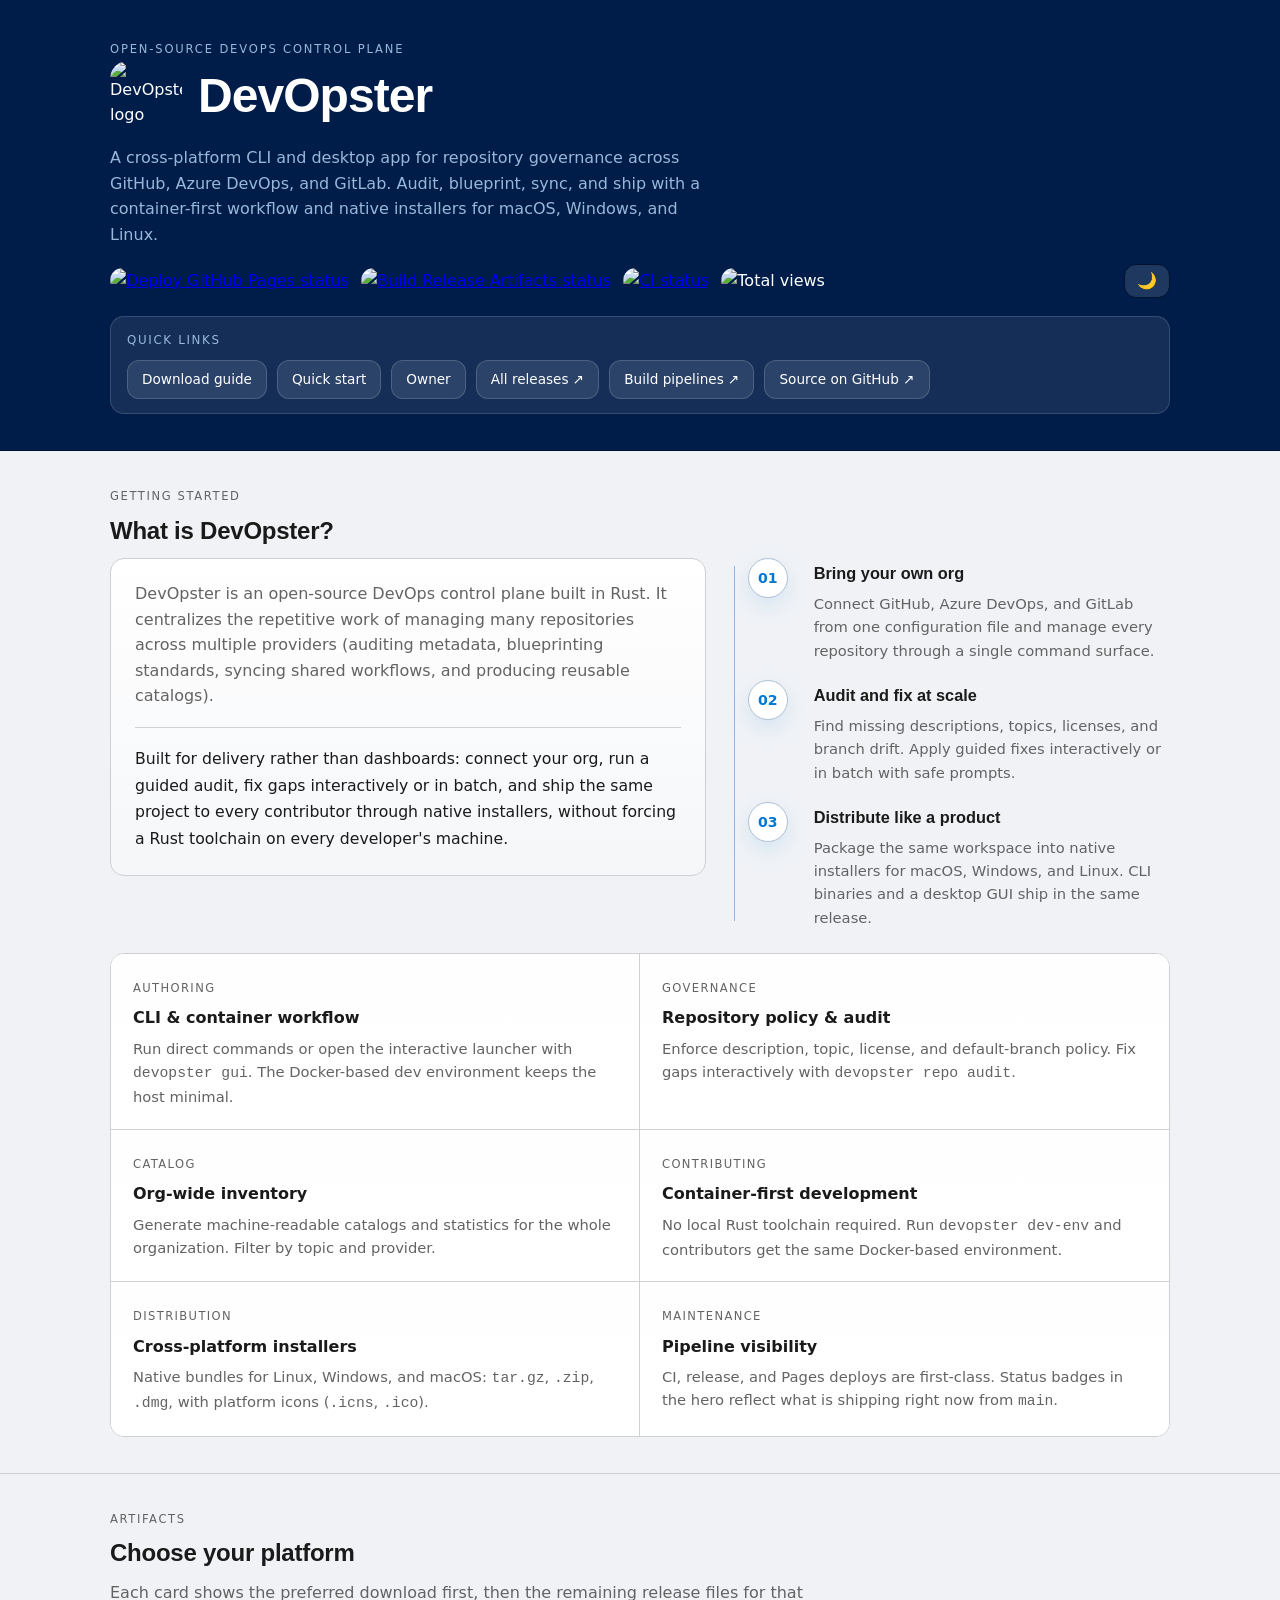
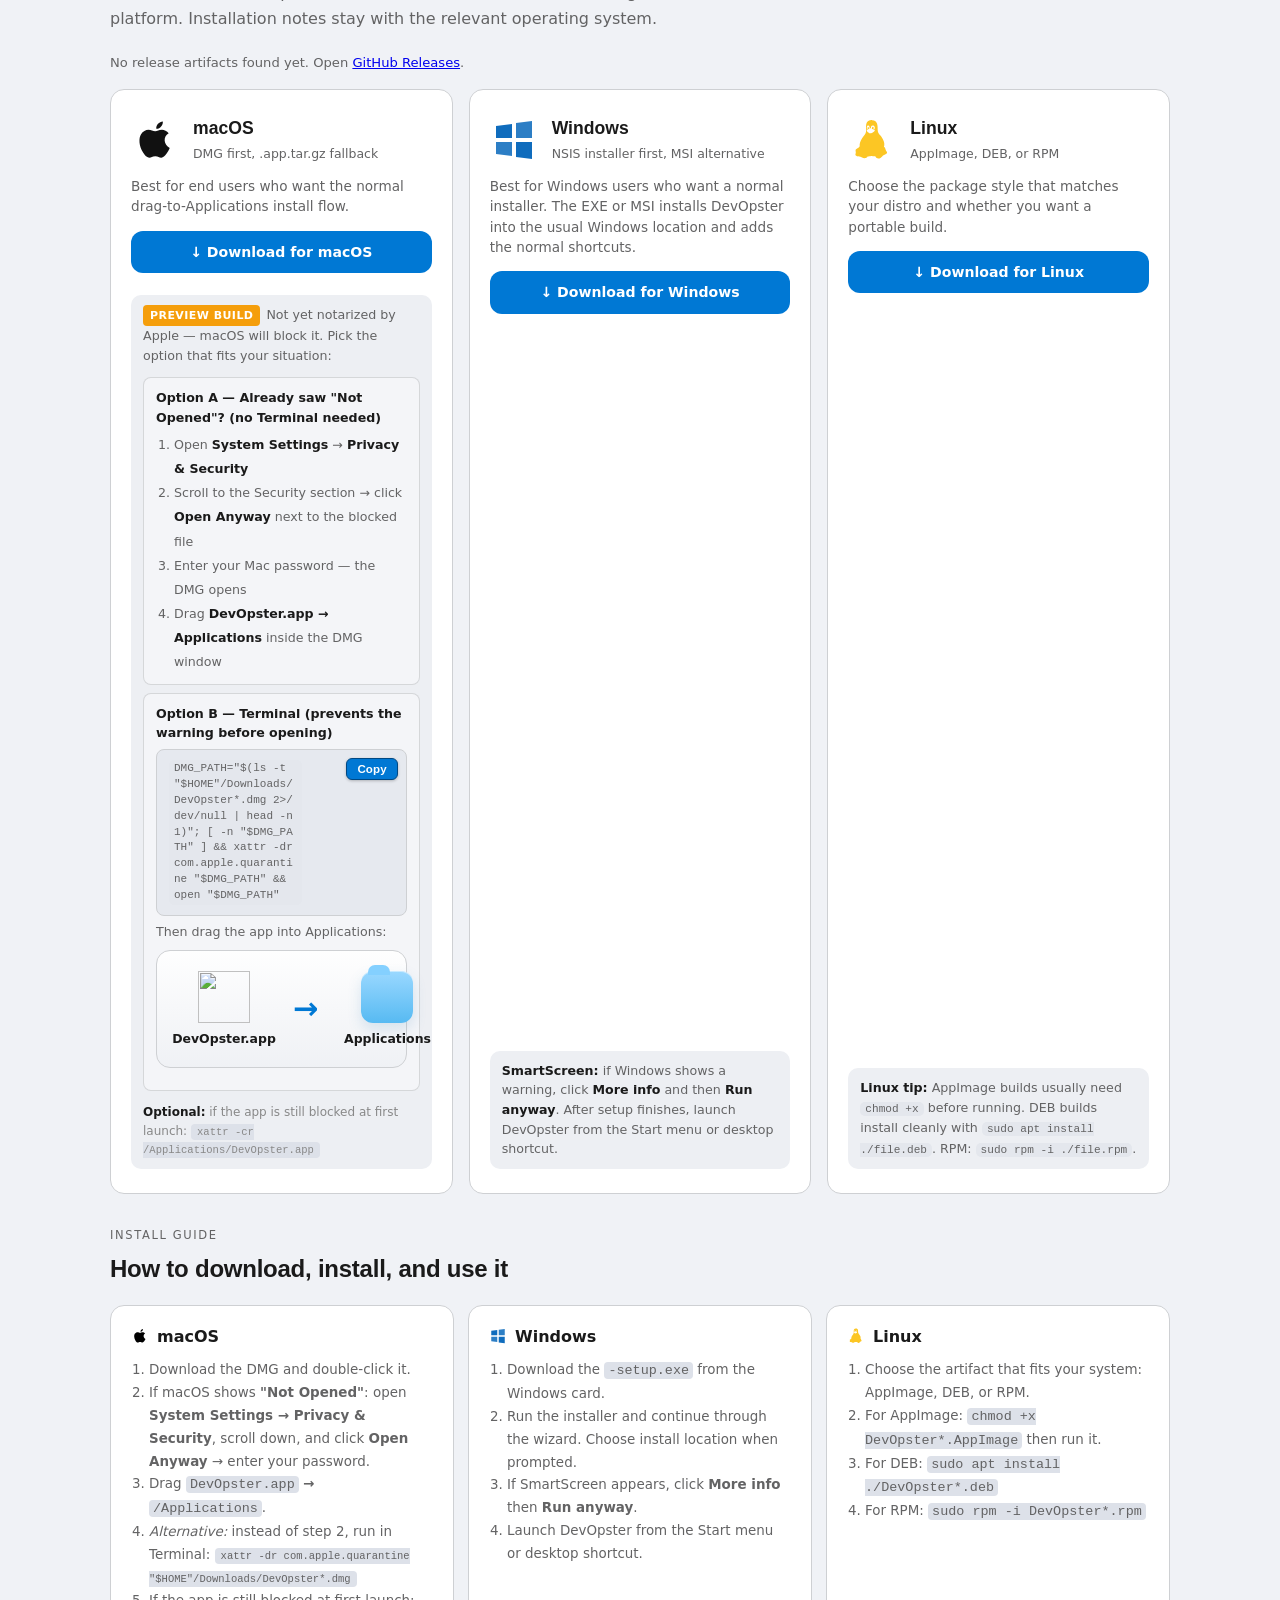
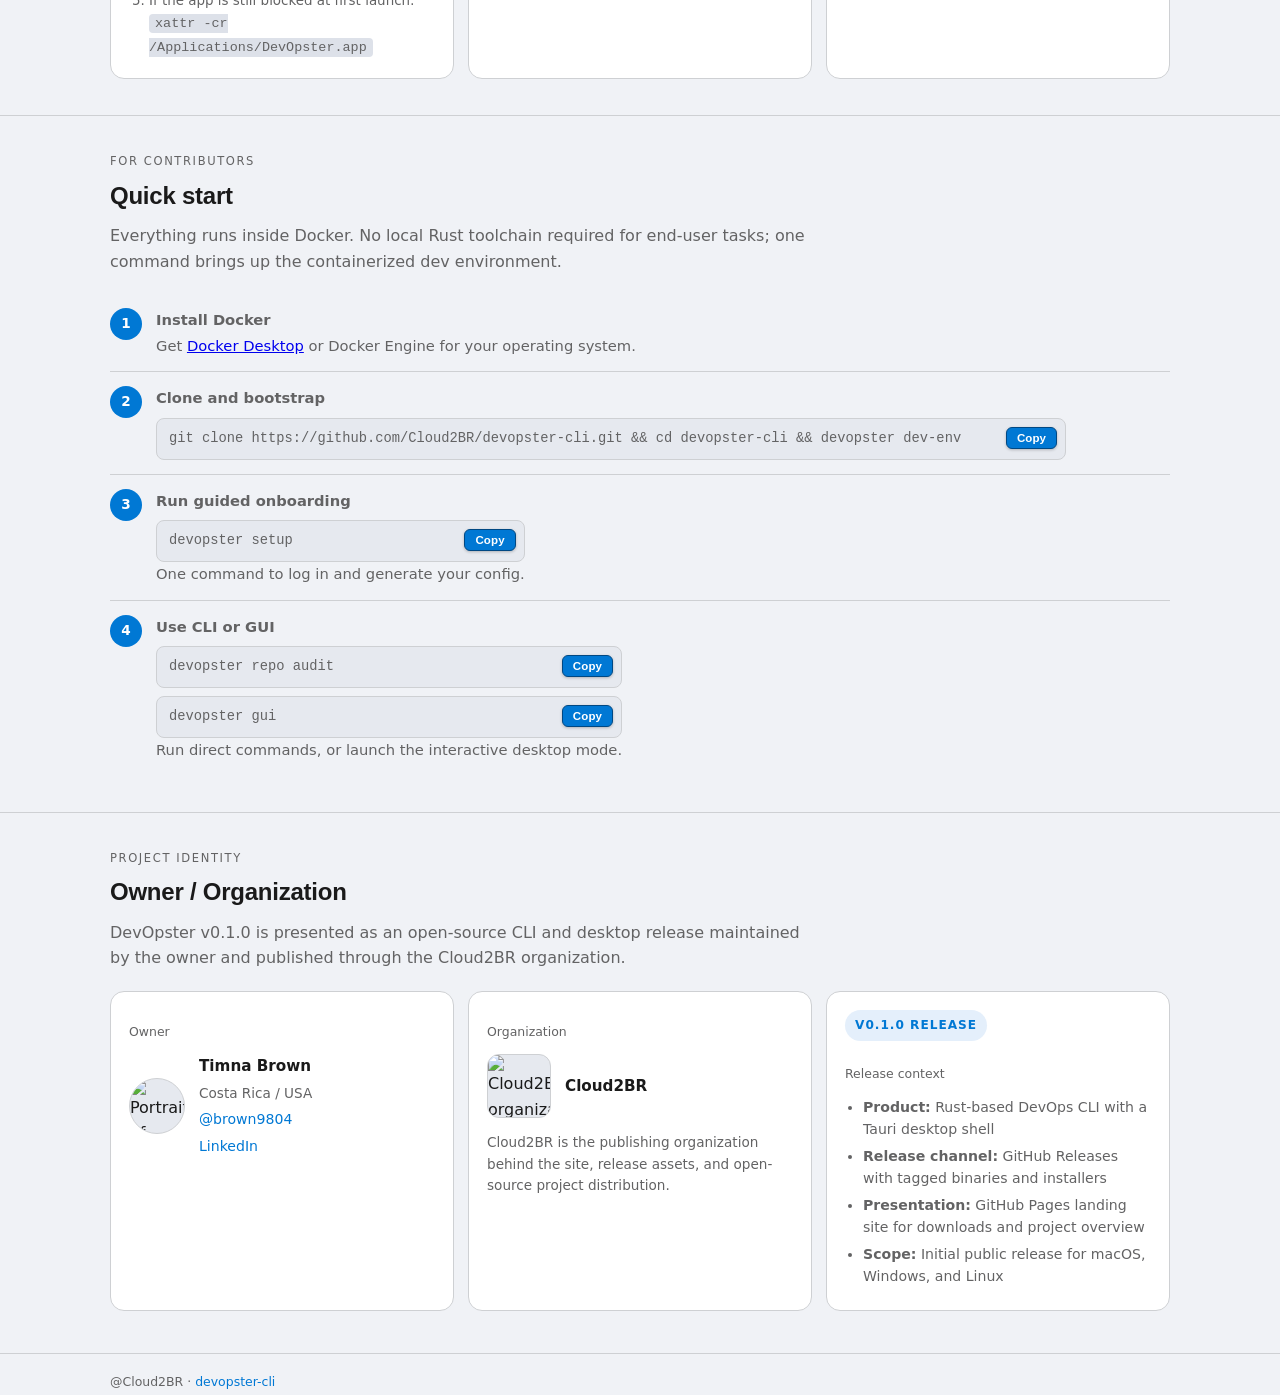
==== docs/index.html @ d47fa1c5 "fix(macos): add System Settings Open Anyway as primary Gatekeeper bypass" ====
<!doctype html>
<html lang="en">
  <head>
    <meta charset="UTF-8" />
    <meta name="viewport" content="width=device-width, initial-scale=1.0" />
    <meta name="referrer" content="no-referrer" />
    <meta
      http-equiv="Content-Security-Policy"
      content="default-src 'self'; base-uri 'none'; object-src 'none';
               img-src 'self' https: data:; style-src 'self' 'unsafe-inline';
               script-src 'self' 'unsafe-inline'; connect-src 'self' https:;
               font-src 'self' https://fonts.gstatic.com; frame-ancestors 'none';
               upgrade-insecure-requests"
    />
    <title>DevOpster. Cross-platform DevOps CLI &amp; desktop app</title>
    <meta name="description" content="DevOpster is an open-source cross-platform CLI and desktop app for repository governance across GitHub, Azure DevOps, and GitLab. Audit, blueprint, sync, and ship from one container-first workflow." />
    <meta name="keywords" content="DevOpster, DevOps, CLI, Rust, Tauri, GitHub, Azure DevOps, GitLab, repository governance, Cloud2BR" />
    <meta name="author" content="Cloud2BR" />
    <meta name="theme-color" content="#001d4a" />
    <link rel="canonical" href="https://cloud2br.github.io/devopster-cli/" />

    <!-- Favicons (browser tab, bookmarks, search results) -->
    <link rel="icon" href="assets/icons/favicon.ico" sizes="any" />
    <link rel="icon" type="image/png" sizes="16x16" href="assets/icons/icon-16.png" />
    <link rel="icon" type="image/png" sizes="32x32" href="assets/icons/icon-32.png" />
    <link rel="icon" type="image/png" sizes="192x192" href="assets/icons/icon-192.png" />
    <link rel="icon" type="image/png" sizes="512x512" href="assets/icons/icon-512.png" />
    <link rel="apple-touch-icon" sizes="180x180" href="assets/icons/icon-180.png" />
    <link rel="manifest" href="site.webmanifest" />

    <!-- Open Graph (Facebook, LinkedIn, Slack, Discord, etc.) -->
    <meta property="og:type" content="website" />
    <meta property="og:site_name" content="DevOpster" />
    <meta property="og:title" content="DevOpster, cross-platform DevOps CLI &amp; desktop app" />
    <meta property="og:description" content="Open-source DevOps control plane for repository governance across GitHub, Azure DevOps, and GitLab. CLI + native desktop app." />
    <meta property="og:url" content="https://cloud2br.github.io/devopster-cli/" />
    <meta property="og:image" content="https://cloud2br.github.io/devopster-cli/assets/icons/og-image.png" />
    <meta property="og:image:width" content="1200" />
    <meta property="og:image:height" content="630" />
    <meta property="og:image:alt" content="DevOpster (red lobster mark on deep navy with title and tagline)" />

    <!-- Twitter / X card -->
    <meta name="twitter:card" content="summary_large_image" />
    <meta name="twitter:title" content="DevOpster, cross-platform DevOps CLI &amp; desktop app" />
    <meta name="twitter:description" content="Open-source DevOps control plane for GitHub, Azure DevOps, and GitLab. CLI + native desktop app." />
    <meta name="twitter:image" content="https://cloud2br.github.io/devopster-cli/assets/icons/og-image.png" />

    <link rel="preconnect" href="https://fonts.googleapis.com" />
    <link rel="preconnect" href="https://fonts.gstatic.com" crossorigin />
    <link
      href="https://fonts.googleapis.com/css2?family=Space+Grotesk:wght@400;500;700&family=IBM+Plex+Sans:wght@400;500;600&display=swap"
      rel="stylesheet"
    />
    <script>
      (function () {
        try {
          if (localStorage.getItem('devopsterTheme') === 'dark')
            document.documentElement.setAttribute('data-theme', 'dark');
        } catch (e) {}
      })();
    </script>
    <style>
      /* ── Light theme (default) ── */
      :root {
        color-scheme: light;
        --bg: #f0f2f6;
        --fg: #1a1a1a;
        --link: #0078d4;
        --muted: color-mix(in oklab, var(--fg) 62%, var(--bg));
        --border: color-mix(in oklab, var(--fg) 14%, var(--bg));
        --surface: #e6e9ef;
        --surface2: #dde1e9;
        --card: #ffffff;
        --radius: 12px;
        --radius-lg: 14px;
        --focus: color-mix(in oklab, var(--link) 55%, var(--bg));

        /* Hero, deep navy (DevOpster brand) */
        --hero-bg: #001d4a;
        --hero-fg: #ffffff;
        --hero-muted: #99b8d9;
        --hero-border: #00112f;
      }

      /* ── Dark theme ── */
      html[data-theme="dark"] {
        color-scheme: dark;
        --bg: #0d1117;
        --fg: #e6edf3;
        --link: #58a6ff;
        --border: #30363d;
        --surface: #161b22;
        --surface2: #21262d;
        --card: #161b22;

        --hero-bg: #161b22;
        --hero-fg: #e6edf3;
        --hero-muted: #8b949e;
        --hero-border: #30363d;
      }

      * { box-sizing: border-box; }
      html, body { height: 100%; }

      body {
        margin: 0;
        font-family: "IBM Plex Sans", system-ui, -apple-system, sans-serif;
        background: var(--bg);
        color: var(--fg);
        line-height: 1.6;
      }

      /* ── Layout ── */
      .container {
        max-width: 1100px;
        margin: 0 auto;
        padding: 0 20px;
      }

      /* ── Hero ── */
      .hero {
        background: var(--hero-bg);
        color: var(--hero-fg);
        border-bottom: 1px solid var(--hero-border);
        padding: 40px 0 36px;
      }
      .hero-inner {
        display: flex;
        align-items: center;
        justify-content: space-between;
        gap: 16px;
        flex-wrap: wrap;
      }
      .hero .eyebrow {
        margin: 0;
        text-transform: uppercase;
        letter-spacing: 0.16em;
        font-size: 0.72rem;
        color: var(--hero-muted);
      }
      .hero h1 {
        font-family: "Space Grotesk", sans-serif;
        margin: 8px 0 0;
        font-size: clamp(2rem, 5vw, 3rem);
        letter-spacing: -0.02em;
      }
      .hero-copy {
        margin: 10px 0 0;
        max-width: 60ch;
        color: var(--hero-muted);
        line-height: 1.6;
      }
      .hero-bar {
        display: flex;
        align-items: center;
        gap: 12px;
        margin-top: 16px;
        flex-wrap: wrap;
      }
      .hero-bar .badge-link img {
        height: 18px;
        border-radius: 999px;
      }
      .hero-control-panel {
        margin-top: 18px;
        padding: 14px 16px;
        border: 1px solid color-mix(in oklab, var(--hero-fg) 14%, transparent);
        border-radius: var(--radius-lg);
        background: color-mix(in oklab, var(--hero-fg) 8%, transparent);
      }
      .hero-control-label {
        margin: 0 0 10px;
        font-size: 0.74rem;
        text-transform: uppercase;
        letter-spacing: 0.14em;
        color: var(--hero-muted);
      }
      .hero-control-links {
        display: flex;
        gap: 10px;
        flex-wrap: wrap;
      }
      .hero-control-link {
        display: inline-flex;
        align-items: center;
        gap: 4px;
        padding: 8px 14px;
        border: 1px solid color-mix(in oklab, var(--hero-fg) 16%, transparent);
        border-radius: var(--radius);
        background: color-mix(in oklab, var(--hero-fg) 10%, transparent);
        color: var(--hero-fg);
        text-decoration: none;
        font-weight: 500;
        font-size: 0.85rem;
        transition: border-color 140ms ease, background 140ms ease;
      }
      .hero-control-link:hover {
        border-color: color-mix(in oklab, var(--hero-fg) 32%, transparent);
        background: color-mix(in oklab, var(--hero-fg) 16%, transparent);
      }
      .hero-control-link:focus-visible {
        outline: 2px solid #ffffff;
        outline-offset: 3px;
      }
      .theme-toggle {
        padding: 8px 12px;
        border: 1px solid var(--hero-border);
        border-radius: var(--radius);
        background: color-mix(in oklab, var(--hero-fg) 12%, transparent);
        color: var(--hero-fg);
        cursor: pointer;
        font-size: 16px;
        line-height: 1;
        margin-left: auto;
      }
      .theme-toggle:hover {
        background: color-mix(in oklab, var(--hero-fg) 20%, transparent);
      }

      /* ── Sections ── */
      section { padding: 36px 0; }
      section + section { border-top: 1px solid var(--border); }
      .section-kicker {
        text-transform: uppercase;
        letter-spacing: 0.14em;
        font-size: 0.72rem;
        color: var(--muted);
        margin: 0 0 6px;
      }
      section h2 {
        font-family: "Space Grotesk", sans-serif;
        margin: 0 0 8px;
        font-size: 1.5rem;
        letter-spacing: -0.01em;
      }
      section h3 {
        font-family: "Space Grotesk", sans-serif;
        margin: 20px 0 6px;
        font-size: 1.1rem;
      }
      .section-copy {
        color: var(--muted);
        max-width: 70ch;
        margin: 0 0 20px;
      }

      /* ── Capability list ── */
      .story-shell {
        display: grid;
        grid-template-columns: minmax(0, 1.15fr) minmax(300px, 0.85fr);
        gap: 24px;
        align-items: start;
        margin-bottom: 24px;
      }
      .story-intro {
        border: 1px solid var(--border);
        border-radius: var(--radius-lg);
        background: linear-gradient(180deg, var(--card), color-mix(in oklab, var(--surface) 38%, var(--card)));
        padding: 22px 24px;
      }
      .story-copy { margin: 0; max-width: none; font-size: 1rem; }
      .story-emphasis {
        margin: 18px 0 0;
        padding-top: 18px;
        border-top: 1px solid var(--border);
        color: var(--fg);
        font-size: 0.98rem;
        line-height: 1.7;
      }
      .story-rail {
        position: relative;
        display: grid;
        gap: 18px;
        padding-left: 18px;
      }
      .story-rail::before {
        content: "";
        position: absolute;
        left: 4px;
        top: 8px;
        bottom: 8px;
        width: 1px;
        background: color-mix(in oklab, var(--link) 35%, var(--border));
      }
      .story-step {
        display: grid;
        grid-template-columns: 52px minmax(0, 1fr);
        gap: 14px;
        align-items: start;
      }
      .story-step-number {
        position: relative;
        z-index: 1;
        width: 40px;
        height: 40px;
        border-radius: 999px;
        display: inline-flex;
        align-items: center;
        justify-content: center;
        background: var(--card);
        border: 1px solid color-mix(in oklab, var(--link) 18%, var(--border));
        color: var(--link);
        font-weight: 700;
        font-size: 0.88rem;
        box-shadow: 0 8px 18px color-mix(in oklab, var(--link) 10%, transparent);
      }
      .story-step h3 {
        margin: 2px 0 6px;
        font-family: "Space Grotesk", sans-serif;
        font-size: 1.02rem;
      }
      .story-step p {
        margin: 0;
        color: var(--muted);
        font-size: 0.92rem;
        line-height: 1.58;
      }
      .capability-ledger {
        display: grid;
        grid-template-columns: repeat(2, minmax(0, 1fr));
        border: 1px solid var(--border);
        border-radius: var(--radius-lg);
        background: var(--card);
        overflow: hidden;
      }
      .ledger-item {
        padding: 20px 22px;
        min-width: 0;
        background: linear-gradient(180deg, color-mix(in oklab, var(--card) 96%, var(--surface)), var(--card));
      }
      .ledger-item:nth-child(odd) { border-right: 1px solid var(--border); }
      .ledger-item:nth-child(n+3) { border-top: 1px solid var(--border); }
      .ledger-kicker {
        display: inline-block;
        margin-bottom: 8px;
        font-size: 0.72rem;
        text-transform: uppercase;
        letter-spacing: 0.12em;
        color: var(--muted);
      }
      .ledger-item strong { display: block; font-size: 1rem; margin-bottom: 6px; }
      .ledger-item p {
        margin: 0;
        color: var(--muted);
        font-size: 0.92rem;
        line-height: 1.58;
      }

      /* ── Getting started steps ── */
      .steps {
        counter-reset: step;
        list-style: none;
        padding: 0;
        margin: 0;
      }
      .steps li {
        counter-increment: step;
        display: flex;
        gap: 14px;
        align-items: flex-start;
        padding: 14px 0;
      }
      .steps li + li { border-top: 1px solid var(--border); }
      .steps li::before {
        content: counter(step);
        flex-shrink: 0;
        width: 32px;
        height: 32px;
        display: flex;
        align-items: center;
        justify-content: center;
        border-radius: 999px;
        background: var(--link);
        color: #fff;
        font-weight: 700;
        font-size: 0.85rem;
      }
      .step-content strong { display: block; margin-bottom: 2px; }
      .step-content { color: var(--muted); font-size: 0.92rem; }
      .step-content code {
        background: var(--surface);
        padding: 2px 6px;
        border-radius: 6px;
        font-size: 0.88em;
      }

      /* Copy-command block */
      .copy-cmd {
        position: relative;
        margin-top: 8px;
        width: 100%;
        max-width: 100%;
        box-sizing: border-box;
        background: var(--surface);
        border: 1px solid var(--border);
        border-radius: 8px;
        padding: 10px 104px 10px 12px;
        font-family: "JetBrains Mono", ui-monospace, SFMono-Regular, Menlo, Consolas, monospace;
        font-size: 0.86rem;
        line-height: 1.45;
        color: var(--ink);
        overflow: hidden;
        white-space: normal;
      }
      .copy-cmd code {
        background: transparent;
        padding: 0;
        font: inherit;
        color: inherit;
        white-space: normal;
        overflow-wrap: anywhere;
        word-break: break-word;
      }
      .copy-cmd .copy-btn {
        position: absolute;
        top: 8px;
        right: 8px;
        z-index: 2;
        background: var(--link);
        color: #ffffff;
        border: 1px solid color-mix(in oklab, var(--link) 70%, #000);
        box-shadow: 0 1px 3px rgba(0, 0, 0, 0.24);
        padding: 4px 10px;
        font-size: 0.72rem;
        font-weight: 600;
        letter-spacing: 0.01em;
        border-radius: 6px;
        cursor: pointer;
        transition: background 0.15s ease, border-color 0.15s ease;
      }
      .copy-cmd .copy-btn:hover { background: var(--accent, #e31b23); border-color: color-mix(in oklab, var(--accent, #e31b23) 72%, #000); color: #fff; }
      .copy-cmd .copy-btn.copied { background: #1f8a3d; color: #fff; }

      /* ── Download section ── */
      .platform-grid {
        display: grid;
        grid-template-columns: repeat(3, minmax(0, 1fr));
        gap: 16px;
      }
      .platform-grid > * { min-width: 0; }
      .platform-card {
        border: 1px solid var(--border);
        border-radius: var(--radius-lg);
        background: var(--card);
        padding: 24px 20px;
        text-align: left;
        color: var(--fg);
        display: flex;
        flex-direction: column;
        min-width: 0;
        transition: border-color 140ms ease, box-shadow 140ms ease;
      }
      .platform-card:hover {
        border-color: var(--link);
        box-shadow: 0 4px 16px color-mix(in oklab, var(--link) 18%, transparent);
      }
      .platform-card-header {
        display: flex;
        align-items: flex-start;
        gap: 14px;
        margin-bottom: 12px;
      }
      .platform-icon {
        width: 48px;
        height: 48px;
        flex-shrink: 0;
        display: flex;
        align-items: center;
        justify-content: center;
        margin-top: 2px;
      }
      .platform-icon svg { width: 100%; height: 100%; display: block; }
      .platform-icon img { width: 100%; height: 100%; display: block; object-fit: contain; }
      .platform-icon--macos { color: #111111; }
      .platform-icon--windows { color: #0f6cbd; }
      .platform-icon--linux { color: #fcc624; }
      .inline-platform-icon {
        width: 18px;
        height: 18px;
        display: inline-flex;
        align-items: center;
        justify-content: center;
        flex-shrink: 0;
      }
      .inline-platform-icon svg,
      .inline-platform-icon img {
        width: 100%;
        height: 100%;
        display: block;
        object-fit: contain;
      }
      .inline-platform-icon--macos { color: #000000; }
      .inline-platform-icon--windows { color: #0f6cbd; }
      .inline-platform-icon--linux { color: #fcc624; }
      .drag-flow {
        margin: 10px 0 12px;
        display: grid;
        grid-template-columns: minmax(110px, 1fr) auto minmax(110px, 1fr);
        gap: 14px;
        align-items: center;
        justify-items: center;
        padding: 14px 12px;
        border: 1px solid var(--border);
        border-radius: 14px;
        background: linear-gradient(180deg, color-mix(in oklab, var(--card) 96%, var(--surface)), color-mix(in oklab, var(--surface) 62%, var(--card)));
      }
      .drag-node {
        padding: 6px 4px;
        text-align: center;
      }
      .drag-node img,
      .drag-node .drag-folder {
        width: 52px;
        height: 52px;
        margin: 0 auto 8px;
        display: block;
      }
      .drag-folder {
        border-radius: 12px;
        background: linear-gradient(180deg, #9ad8ff 0%, #57baf2 100%);
        position: relative;
        box-shadow: inset 0 1px 0 rgba(255,255,255,0.45), 0 6px 14px rgba(65, 136, 188, 0.18);
      }
      .drag-folder::before {
        content: "";
        position: absolute;
        top: -6px;
        left: 7px;
        width: 22px;
        height: 10px;
        border-radius: 7px 7px 0 0;
        background: #84d0ff;
      }
      .drag-label {
        display: block;
        color: var(--fg);
        font-size: 0.78rem;
        font-weight: 600;
        line-height: 1.3;
      }
      .drag-arrow {
        font-size: 1.9rem;
        color: var(--link);
        font-weight: 700;
        user-select: none;
        line-height: 1;
      }
      .platform-card-title { flex: 1; min-width: 0; }
      .platform-card-title h3 { margin: 0 0 2px; font-size: 1.1rem; }
      .platform-subtitle {
        color: var(--muted);
        font-size: 0.78rem;
        margin: 0;
        font-weight: 500;
      }
      .platform-desc {
        color: var(--muted);
        font-size: 0.85rem;
        margin: 0 0 14px;
        line-height: 1.5;
      }
      .download-label {
        display: flex;
        align-items: center;
        justify-content: center;
        gap: 6px;
        padding: 10px 16px;
        border-radius: var(--radius);
        background: var(--link);
        color: #ffffff;
        font-weight: 600;
        font-size: 0.88rem;
        text-decoration: none;
        width: 100%;
        box-sizing: border-box;
        margin-bottom: 10px;
      }
      .download-label:focus-visible {
        outline: 2px solid var(--link);
        outline-offset: 3px;
      }
      .asset-files {
        display: grid;
        gap: 6px;
        margin-bottom: 12px;
      }
      .asset-row {
        display: flex;
        align-items: center;
        justify-content: space-between;
        gap: 10px;
        border-radius: 8px;
        background: color-mix(in oklab, var(--surface) 72%, var(--card));
        padding: 8px 12px;
        font-size: 0.82rem;
      }
      .asset-row a {
        color: var(--link);
        text-decoration: none;
        font-weight: 500;
        overflow-wrap: anywhere;
      }
      .asset-row a:hover { text-decoration: underline; }
      .asset-size {
        color: var(--muted);
        flex-shrink: 0;
        font-variant-numeric: tabular-nums;
        font-size: 0.78rem;
      }
      .asset-empty {
        border-radius: 8px;
        background: color-mix(in oklab, var(--surface) 72%, var(--card));
        padding: 8px 12px;
        font-size: 0.8rem;
        color: var(--muted);
      }
      .platform-tip {
        margin: auto 0 0;
        padding: 10px 12px;
        border-radius: 10px;
        background: color-mix(in oklab, var(--surface) 72%, var(--card));
        color: var(--muted);
        font-size: 0.79rem;
        line-height: 1.55;
      }
      .platform-tip strong { color: var(--fg); }
      .platform-tip code {
        background: color-mix(in oklab, var(--surface2) 80%, var(--card));
        padding: 1px 5px;
        border-radius: 5px;
        font-size: 0.88em;
      }
      /* legacy .platform-note kept for compat */
      .platform-note { display: none; }
      .platform-note .copy-cmd {
        width: 100%;
        box-sizing: border-box;
        overflow: hidden;
        white-space: normal;
      }
      .platform-note .copy-cmd code {
        white-space: normal;
      }

      /* ── Identity section ── */
      .identity-section {
        padding: 36px 0 42px;
        border-top: 1px solid var(--border);
      }
      .identity-header { margin-bottom: 20px; }
      .identity-copy {
        color: var(--muted);
        max-width: 70ch;
        margin: 6px 0 0;
      }
      .identity-chip {
        display: inline-flex;
        align-items: center;
        gap: 6px;
        padding: 6px 10px;
        border-radius: 999px;
        background: color-mix(in oklab, var(--link) 12%, var(--card));
        color: var(--link);
        font-size: 0.76rem;
        font-weight: 700;
        letter-spacing: 0.08em;
        text-transform: uppercase;
        margin-bottom: 10px;
      }
      .identity-grid {
        display: grid;
        grid-template-columns: repeat(auto-fill, minmax(280px, 1fr));
        gap: 14px;
      }
      .identity-card {
        border: 1px solid var(--border);
        border-radius: var(--radius-lg);
        background: var(--card);
        padding: 18px;
      }
      .identity-label {
        font-size: 0.78rem;
        color: var(--muted);
        margin-bottom: 12px;
      }
      .identity-row {
        display: flex;
        align-items: center;
        gap: 14px;
      }
      .identity-avatar {
        width: 56px;
        height: 56px;
        border-radius: 999px;
        border: 1px solid var(--border);
        background: var(--surface);
        flex-shrink: 0;
      }
      .identity-avatar-org {
        width: 64px;
        height: 64px;
        border-radius: var(--radius);
      }
      .identity-links {
        display: flex;
        flex-direction: column;
        gap: 4px;
        min-width: 0;
      }
      .identity-name { font-weight: 600; font-size: 0.95rem; }
      .identity-note { color: var(--muted); font-size: 0.85rem; }
      .identity-links a {
        color: var(--link);
        text-decoration: none;
        font-size: 0.88rem;
      }
      .identity-links a:hover { text-decoration: underline; }
      .identity-rail {
        display: flex;
        align-items: center;
        gap: 14px;
        margin-bottom: 10px;
      }
      .identity-org-link {
        font-weight: 600;
        color: var(--fg);
        text-decoration: none;
        font-size: 0.95rem;
      }
      .identity-org-link:hover { text-decoration: underline; }
      .identity-list {
        margin: 8px 0 0;
        padding-left: 18px;
        color: var(--muted);
        font-size: 0.88rem;
      }
      .identity-list li { margin-bottom: 4px; }

      /* ── Footer ── */
      .footer {
        border-top: 1px solid var(--border);
        padding: 14px 0;
      }
      .footer-meta {
        color: var(--muted);
        font-size: 0.78rem;
      }

      /* ── Responsive ── */
      @media (max-width: 768px) {
        .story-shell { grid-template-columns: 1fr; }
        .capability-ledger { grid-template-columns: 1fr; }
        .ledger-item:nth-child(odd) { border-right: 0; }
        .ledger-item:nth-child(n+3) { border-top: 0; }
        .ledger-item + .ledger-item { border-top: 1px solid var(--border); }
        .platform-grid { grid-template-columns: 1fr; }
        .identity-grid { grid-template-columns: 1fr; }
        .hero h1 { font-size: 1.8rem; }
      }

      @media (min-width: 769px) and (max-width: 1040px) {
        .story-shell { grid-template-columns: 1fr; }
      }

      @media (prefers-reduced-motion: reduce) {
        .platform-card, .hero-control-link { transition: none; }
        .platform-card:hover { transform: none; }
      }
    </style>
  </head>
  <body>
    <!-- ── Hero ── -->
    <header class="hero">
      <div class="container">
        <p class="eyebrow">Open-source DevOps control plane</p>
        <div class="hero-inner">
          <div>
            <div style="display:flex;align-items:center;gap:16px;">
              <img src="assets/devopster-icon.png" alt="DevOpster logo" width="72" height="72" style="border-radius:18px;flex-shrink:0;" />
              <h1 style="margin:0;">DevOpster</h1>
            </div>
            <p class="hero-copy">
              A cross-platform CLI and desktop app for repository governance across
              GitHub, Azure DevOps, and GitLab. Audit, blueprint, sync, and ship with a
              container-first workflow and native installers for macOS, Windows, and Linux.
            </p>
          </div>
        </div>
        <div class="hero-bar">
          <a class="badge-link" href="https://github.com/Cloud2BR/devopster-cli/actions/workflows/deploy-pages.yml" target="_blank" rel="noopener noreferrer">
            <img src="https://github.com/Cloud2BR/devopster-cli/actions/workflows/deploy-pages.yml/badge.svg?branch=main" alt="Deploy GitHub Pages status" loading="lazy" />
          </a>
          <a class="badge-link" href="https://github.com/Cloud2BR/devopster-cli/actions/workflows/release-artifacts.yml" target="_blank" rel="noopener noreferrer">
            <img src="https://github.com/Cloud2BR/devopster-cli/actions/workflows/release-artifacts.yml/badge.svg?branch=main" alt="Build Release Artifacts status" loading="lazy" />
          </a>
          <a class="badge-link" href="https://github.com/Cloud2BR/devopster-cli/actions/workflows/ci.yml" target="_blank" rel="noopener noreferrer">
            <img src="https://github.com/Cloud2BR/devopster-cli/actions/workflows/ci.yml/badge.svg?branch=main" alt="CI status" loading="lazy" />
          </a>
          <!-- START BADGE -->
          <span class="badge-link"><img src="https://img.shields.io/badge/Total%20views-278-limegreen" alt="Total views" loading="lazy" /></span>
          <!-- END BADGE -->
          <button id="theme-toggle" class="theme-toggle" type="button" aria-label="Toggle dark mode" title="Toggle dark mode">🌙</button>
        </div>
        <div class="hero-control-panel" aria-label="DevOpster quick links">
          <p class="hero-control-label">Quick links</p>
          <div class="hero-control-links">
            <a class="hero-control-link" href="#download">Download guide</a>
            <a class="hero-control-link" href="#quickstart">Quick start</a>
            <a class="hero-control-link" href="#identity">Owner</a>
            <a class="hero-control-link" href="https://github.com/Cloud2BR/devopster-cli/releases" target="_blank" rel="noopener noreferrer">All releases ↗</a>
            <a class="hero-control-link" href="https://github.com/Cloud2BR/devopster-cli/actions" target="_blank" rel="noopener noreferrer">Build pipelines ↗</a>
            <a class="hero-control-link" href="https://github.com/Cloud2BR/devopster-cli" target="_blank" rel="noopener noreferrer">Source on GitHub ↗</a>
          </div>
        </div>
      </div>
    </header>

    <main>
      <!-- ── What is DevOpster ── -->
      <section>
        <div class="container">
          <p class="section-kicker">Getting started</p>
          <h2>What is DevOpster?</h2>
          <div class="story-shell">
            <div class="story-intro">
              <p class="section-copy story-copy">
                DevOpster is an open-source DevOps control plane built in Rust. It
                centralizes the repetitive work of managing many repositories across
                multiple providers (auditing metadata, blueprinting standards, syncing
                shared workflows, and producing reusable catalogs).
              </p>
              <p class="story-emphasis">
                Built for delivery rather than dashboards: connect your org, run a guided
                audit, fix gaps interactively or in batch, and ship the same project to
                every contributor through native installers, without forcing a Rust
                toolchain on every developer's machine.
              </p>
            </div>

            <div class="story-rail" aria-label="DevOpster workflow">
              <article class="story-step">
                <span class="story-step-number">01</span>
                <div>
                  <h3>Bring your own org</h3>
                  <p>Connect GitHub, Azure DevOps, and GitLab from one configuration file and manage every repository through a single command surface.</p>
                </div>
              </article>
              <article class="story-step">
                <span class="story-step-number">02</span>
                <div>
                  <h3>Audit and fix at scale</h3>
                  <p>Find missing descriptions, topics, licenses, and branch drift. Apply guided fixes interactively or in batch with safe prompts.</p>
                </div>
              </article>
              <article class="story-step">
                <span class="story-step-number">03</span>
                <div>
                  <h3>Distribute like a product</h3>
                  <p>Package the same workspace into native installers for macOS, Windows, and Linux. CLI binaries and a desktop GUI ship in the same release.</p>
                </div>
              </article>
            </div>
          </div>

          <div class="capability-ledger" aria-label="DevOpster capabilities">
            <article class="ledger-item">
              <span class="ledger-kicker">Authoring</span>
              <strong>CLI &amp; container workflow</strong>
              <p>Run direct commands or open the interactive launcher with <code>devopster gui</code>. The Docker-based dev environment keeps the host minimal.</p>
            </article>
            <article class="ledger-item">
              <span class="ledger-kicker">Governance</span>
              <strong>Repository policy &amp; audit</strong>
              <p>Enforce description, topic, license, and default-branch policy. Fix gaps interactively with <code>devopster repo audit</code>.</p>
            </article>
            <article class="ledger-item">
              <span class="ledger-kicker">Catalog</span>
              <strong>Org-wide inventory</strong>
              <p>Generate machine-readable catalogs and statistics for the whole organization. Filter by topic and provider.</p>
            </article>
            <article class="ledger-item">
              <span class="ledger-kicker">Contributing</span>
              <strong>Container-first development</strong>
              <p>No local Rust toolchain required. Run <code>devopster dev-env</code> and contributors get the same Docker-based environment.</p>
            </article>
            <article class="ledger-item">
              <span class="ledger-kicker">Distribution</span>
              <strong>Cross-platform installers</strong>
              <p>Native bundles for Linux, Windows, and macOS: <code>tar.gz</code>, <code>.zip</code>, <code>.dmg</code>, with platform icons (<code>.icns</code>, <code>.ico</code>).</p>
            </article>
            <article class="ledger-item">
              <span class="ledger-kicker">Maintenance</span>
              <strong>Pipeline visibility</strong>
              <p>CI, release, and Pages deploys are first-class. Status badges in the hero reflect what is shipping right now from <code>main</code>.</p>
            </article>
          </div>
        </div>
      </section>

      <!-- ── Download installers ── -->
      <section id="download">
        <div class="container">
          <p class="section-kicker">Artifacts</p>
          <h2>Choose your platform</h2>
          <p class="section-copy">
            Each card shows the preferred download first, then the remaining release files for that platform.
            Installation notes stay with the relevant operating system.
          </p>
          <p id="release-status" style="font-size:0.82rem;color:var(--muted);margin:0 0 16px;"></p>

          <div class="platform-grid">
            <!-- macOS -->
            <article class="platform-card" aria-label="DevOpster macOS download">
              <div class="platform-card-header">
                <span class="platform-icon platform-icon--macos" aria-hidden="true">
                  <svg viewBox="0 0 48 48" fill="none" xmlns="http://www.w3.org/2000/svg" aria-label="Apple">
                    <title>Apple</title>
                    <path d="M30.085 10.5C28.96 11.875 27.12 12.942 25.28 12.792C25.042 10.993 25.955 9.128 27.019 7.86C28.195 6.46 30.215 5.479 31.84 5.4C31.982 7.291 31.298 9.08 30.085 10.5Z" fill="currentColor"/>
                    <path d="M38.722 31.918C37.896 33.781 37.502 34.612 36.438 36.304C34.954 38.667 32.861 41.615 30.259 41.641C27.953 41.661 27.357 40.131 24.228 40.15C21.099 40.168 20.445 41.669 18.139 41.646C15.537 41.62 13.555 38.958 12.072 36.595C7.923 29.975 7.487 22.21 10.048 18.264C11.868 15.46 14.742 13.814 17.441 13.814C20.192 13.814 21.924 15.337 24.195 15.337C26.398 15.337 27.74 13.81 30.926 13.81C33.331 13.81 35.877 15.119 37.691 17.374C31.743 20.633 32.708 29.17 38.722 31.918Z" fill="currentColor"/>
                  </svg>
                </span>
                <div class="platform-card-title">
                  <h3>macOS</h3>
                  <p class="platform-subtitle">DMG first, .app.tar.gz fallback</p>
                </div>
              </div>
              <p class="platform-desc">Best for end users who want the normal drag-to-Applications install flow.</p>
              <a class="download-label" id="dl-btn-macos" href="https://github.com/Cloud2BR/devopster-cli/releases/latest" target="_blank" rel="noopener noreferrer" aria-label="Download DevOpster for macOS">↓ Download for macOS</a>
              <div class="asset-files" id="assets-macos"></div>
              <div class="platform-tip">
                <p style="margin:0 0 12px;"><span style="display:inline-block;background:#f59e0b;color:#fff;font-size:11px;font-weight:700;letter-spacing:.04em;padding:2px 7px;border-radius:4px;margin-right:6px;">PREVIEW BUILD</span>Not yet notarized by Apple — macOS will block it. Pick the option that fits your situation:</p>

                <div style="border:1px solid color-mix(in oklab,var(--border) 80%,transparent);border-radius:8px;padding:10px 12px;margin-bottom:8px;background:color-mix(in oklab,var(--card) 55%,var(--surface));">
                  <strong>Option A — Already saw "Not Opened"? (no Terminal needed)</strong>
                  <ol style="margin:6px 0 0;padding-left:18px;line-height:1.9;">
                    <li>Open <strong>System Settings</strong> → <strong>Privacy &amp; Security</strong></li>
                    <li>Scroll to the Security section → click <strong>Open Anyway</strong> next to the blocked file</li>
                    <li>Enter your Mac password — the DMG opens</li>
                    <li>Drag <strong>DevOpster.app → Applications</strong> inside the DMG window</li>
                  </ol>
                </div>

                <div style="border:1px solid color-mix(in oklab,var(--border) 80%,transparent);border-radius:8px;padding:10px 12px;margin-bottom:12px;background:color-mix(in oklab,var(--card) 55%,var(--surface));">
                  <strong>Option B — Terminal (prevents the warning before opening)</strong>
                  <span class="copy-cmd" style="display:flex;align-items:center;gap:8px;margin-top:6px;"><code style="font-size:11px;word-break:break-all;">DMG_PATH="$(ls -t "$HOME"/Downloads/DevOpster*.dmg 2>/dev/null | head -n 1)"; [ -n "$DMG_PATH" ] &amp;&amp; xattr -dr com.apple.quarantine "$DMG_PATH" &amp;&amp; open "$DMG_PATH"</code><button type="button" class="copy-btn" data-copy='DMG_PATH="$(ls -t "$HOME"/Downloads/DevOpster*.dmg 2>/dev/null | head -n 1)"; [ -n "$DMG_PATH" ] && xattr -dr com.apple.quarantine "$DMG_PATH" && open "$DMG_PATH"'>Copy</button></span>
                  <span style="display:block;margin-top:6px;">Then drag the app into Applications:</span>
                  <span class="drag-flow" aria-hidden="true" style="margin-top:8px;">
                    <span class="drag-node"><img src="assets/icons/icon-192.png" alt="" loading="lazy"/><span class="drag-label">DevOpster.app</span></span>
                    <span class="drag-arrow">→</span>
                    <span class="drag-node"><span class="drag-folder"></span><span class="drag-label">Applications</span></span>
                  </span>
                </div>

                <span style="display:block;font-size:12px;color:var(--fg-muted,#888);"><strong>Optional:</strong> if the app is still blocked at first launch: <code style="background:var(--surface2);padding:2px 6px;border-radius:4px;">xattr -cr /Applications/DevOpster.app</code></span>
              </div>
            </article>

            <!-- Windows -->
            <article class="platform-card" aria-label="DevOpster Windows download">
              <div class="platform-card-header">
                <span class="platform-icon platform-icon--windows" aria-hidden="true">
                  <svg viewBox="0 0 48 48" fill="none" xmlns="http://www.w3.org/2000/svg" aria-label="Windows">
                    <title>Windows</title>
                    <path d="M6 10L22 8V22H6V10Z" fill="currentColor"/>
                    <path d="M26 7L42 5V22H26V7Z" fill="currentColor" opacity="0.88"/>
                    <path d="M6 26H22V40L6 38V26Z" fill="currentColor" opacity="0.88"/>
                    <path d="M26 26H42V43L26 41V26Z" fill="currentColor"/>
                  </svg>
                </span>
                <div class="platform-card-title">
                  <h3>Windows</h3>
                  <p class="platform-subtitle">NSIS installer first, MSI alternative</p>
                </div>
              </div>
              <p class="platform-desc">Best for Windows users who want a normal installer. The EXE or MSI installs DevOpster into the usual Windows location and adds the normal shortcuts.</p>
              <a class="download-label" id="dl-btn-windows" href="https://github.com/Cloud2BR/devopster-cli/releases/latest" target="_blank" rel="noopener noreferrer" aria-label="Download DevOpster for Windows">↓ Download for Windows</a>
              <div class="asset-files" id="assets-windows"></div>
              <p class="platform-tip">
                <strong>SmartScreen:</strong> if Windows shows a warning, click <strong>More info</strong> and then <strong>Run anyway</strong>. After setup finishes, launch DevOpster from the Start menu or desktop shortcut.
              </p>
            </article>

            <!-- Linux -->
            <article class="platform-card" aria-label="DevOpster Linux download">
              <div class="platform-card-header">
                <span class="platform-icon platform-icon--linux" aria-hidden="true">
                  <svg viewBox="0 0 48 48" fill="none" xmlns="http://www.w3.org/2000/svg" aria-label="Linux">
                    <title>Linux</title>
                    <path d="M25.008 0c-.31 0-.632.015-.958.043-8.451.674-6.209 9.716-6.34 12.727-.15 2.185-.598 3.955-2.096 6.088-1.77 2.102-4.255 5.502-5.432 9.042-.557 1.662-.82 3.365-.573 4.973a.814.814 0 00-.219.272c-.519.536-.9 1.198-1.326 1.677-.397.397-.969.534-1.594.8-.627.272-1.317.54-1.728 1.36-.181.378-.272.788-.263 1.204 0 .397.052.8.11 1.072.116.798.232 1.456.08 1.938-.498 1.36-.559 2.29-.211 2.969.348.667 1.07.94 1.88 1.202 1.62.4 3.82.27 5.547 1.2 1.853.932 3.733 1.34 5.233.94 1.052-.232 1.94-.928 2.416-1.892 1.173-.006 2.46-.538 4.52-.668 1.397-.116 3.144.534 5.155.4.048.268.126.396.228.666l.006.006c.78 1.556 2.226 2.264 3.767 2.142 1.541-.12 3.184-1.072 4.514-2.612 1.263-1.53 3.365-2.168 4.756-3.005.696-.398 1.259-.938 1.299-1.706.046-.8-.4-1.622-1.428-2.752v-.194l-.006-.006c-.34-.4-.5-1.07-.676-1.852-.17-.802-.364-1.572-.984-2.092h-.006c-.118-.108-.246-.134-.376-.272a.714.714 0 00-.38-.128c.862-2.556.528-5.1-.346-7.388-1.066-2.82-2.93-5.276-4.35-6.966-1.593-2.01-3.153-3.914-3.12-6.736.053-4.304.473-12.266-7.09-12.278zm1.058 6.81h.025c.426 0 .793.125 1.168.396.38.27.66.664.876 1.066.21.518.315.918.332 1.448 0-.04.013-.08.013-.12v.21a.172.172 0 01-.008-.042l-.007-.048a3.614 3.614 0 01-.3 1.412 1.906 1.906 0 01-.426.67.71.71 0 00-.176-.086c-.208-.09-.396-.128-.568-.266a2.624 2.624 0 00-.44-.132c.1-.12.291-.266.366-.396.106-.256.164-.528.176-.804v-.04a2.42 2.42 0 00-.123-.8c-.09-.268-.202-.4-.366-.666-.167-.132-.334-.264-.534-.264h-.032c-.186 0-.352.06-.523.264a1.6 1.6 0 00-.41.668 2.36 2.36 0 00-.18.8v.038c.004.178.016.358.04.534-.385-.134-.875-.27-1.214-.404a3.27 3.27 0 01-.036-.4v-.04a3.544 3.544 0 01.3-1.536c.165-.44.464-.812.86-1.066a1.97 1.97 0 011.188-.4zm-5.924.118h.073c.283 0 .54.096.797.27.292.258.528.576.688.93.18.398.281.8.305 1.334v.008c.015.268.012.4-.004.532v.16c-.06.014-.111.036-.166.048-.303.11-.547.27-.786.4.024-.18.026-.36.006-.534v-.03c-.025-.266-.08-.4-.164-.666a1.226 1.226 0 00-.333-.534.496.496 0 00-.365-.128h-.042c-.142.012-.261.08-.372.264a1.104 1.104 0 00-.24.54 1.89 1.89 0 00-.046.66v.03c.024.27.074.4.16.668.092.268.196.4.333.536.02.018.041.036.068.048-.14.114-.233.14-.352.272a.608.608 0 01-.262.136 5.24 5.24 0 01-.55-.804 3.544 3.544 0 01-.31-1.334 3.518 3.518 0 01.16-1.336 2.86 2.86 0 01.566-1.07c.255-.266.521-.4.836-.4zm2.74 3.412c.663 0 1.465.13 2.43.798.587.4 1.047.538 2.104.936h.006c.51.272.809.532.956.798v-.262a1.142 1.142 0 01.032.94c-.246.62-1.031 1.286-2.124 1.684v.004c-.535.271-1.001.667-1.55.93-.551.271-1.175.584-2.024.533a2.278 2.278 0 01-.895-.133 3.57 3.57 0 01-.644-.396c-.39-.27-.726-.664-1.224-.93v-.01h-.01c-.798-.491-1.232-1.023-1.372-1.42-.14-.537-.01-.94.386-1.2.448-.27.76-.542.966-.672.208-.148.286-.204.352-.262h.004v-.006c.337-.404.872-.94 1.677-1.202.277-.072.587-.13.932-.13z" fill="currentColor" transform="translate(4,4) scale(0.8)"/>
                  </svg>
                </span>
                <div class="platform-card-title">
                  <h3>Linux</h3>
                  <p class="platform-subtitle">AppImage, DEB, or RPM</p>
                </div>
              </div>
              <p class="platform-desc">Choose the package style that matches your distro and whether you want a portable build.</p>
              <a class="download-label" id="dl-btn-linux" href="https://github.com/Cloud2BR/devopster-cli/releases/latest" target="_blank" rel="noopener noreferrer" aria-label="Download DevOpster for Linux">↓ Download for Linux</a>
              <div class="asset-files" id="assets-linux"></div>
              <p class="platform-tip">
                <strong>Linux tip:</strong> AppImage builds usually need <code>chmod +x</code> before running. DEB builds install cleanly with <code>sudo apt install ./file.deb</code>. RPM: <code>sudo rpm -i ./file.rpm</code>.
              </p>
            </article>
          </div>

          <!-- Install guide -->
          <div style="margin-top:32px;">
            <p class="section-kicker">Install Guide</p>
            <h2 style="margin:4px 0 8px;">How to download, install, and use it</h2>
            <div style="display:grid;grid-template-columns:repeat(auto-fill,minmax(280px,1fr));gap:14px;margin-top:16px;">
              <div style="border:1px solid var(--border);border-radius:var(--radius-lg);background:var(--card);padding:18px 20px;">
                <p style="font-weight:700;margin:0 0 10px;display:flex;align-items:center;gap:8px;">
                  <span class="inline-platform-icon inline-platform-icon--macos" aria-hidden="true">
                    <svg viewBox="0 0 48 48" fill="none" xmlns="http://www.w3.org/2000/svg" aria-label="Apple">
                      <title>Apple</title>
                      <path d="M30.085 10.5C28.96 11.875 27.12 12.942 25.28 12.792C25.042 10.993 25.955 9.128 27.019 7.86C28.195 6.46 30.215 5.479 31.84 5.4C31.982 7.291 31.298 9.08 30.085 10.5Z" fill="currentColor"/>
                      <path d="M38.722 31.918C37.896 33.781 37.502 34.612 36.438 36.304C34.954 38.667 32.861 41.615 30.259 41.641C27.953 41.661 27.357 40.131 24.228 40.15C21.099 40.168 20.445 41.669 18.139 41.646C15.537 41.62 13.555 38.958 12.072 36.595C7.923 29.975 7.487 22.21 10.048 18.264C11.868 15.46 14.742 13.814 17.441 13.814C20.192 13.814 21.924 15.337 24.195 15.337C26.398 15.337 27.74 13.81 30.926 13.81C33.331 13.81 35.877 15.119 37.691 17.374C31.743 20.633 32.708 29.17 38.722 31.918Z" fill="currentColor"/>
                    </svg>
                  </span>
                  macOS
                </p>
                <ol style="margin:0;padding-left:18px;color:var(--muted);font-size:0.84rem;line-height:1.7;">
                  <li>Download the DMG and double-click it.</li>
                  <li>If macOS shows <strong>"Not Opened"</strong>: open <strong>System Settings → Privacy &amp; Security</strong>, scroll down, and click <strong>Open Anyway</strong> → enter your password.</li>
                  <li>Drag <code style="background:var(--surface2);padding:1px 4px;border-radius:4px;">DevOpster.app</code> <strong>→</strong> <code style="background:var(--surface2);padding:1px 4px;border-radius:4px;">/Applications</code>.</li>
                  <li><em>Alternative:</em> instead of step 2, run in Terminal: <code style="background:var(--surface2);padding:2px 6px;border-radius:4px;font-size:10.5px;word-break:break-all;">xattr -dr com.apple.quarantine "$HOME"/Downloads/DevOpster*.dmg</code></li>
                  <li>If the app is still blocked at first launch: <code style="background:var(--surface2);padding:2px 6px;border-radius:4px;">xattr -cr /Applications/DevOpster.app</code></li>
                </ol>
              </div>
              <div style="border:1px solid var(--border);border-radius:var(--radius-lg);background:var(--card);padding:18px 20px;">
                <p style="font-weight:700;margin:0 0 10px;display:flex;align-items:center;gap:8px;">
                  <span class="inline-platform-icon inline-platform-icon--windows" aria-hidden="true">
                    <svg viewBox="0 0 48 48" fill="none" xmlns="http://www.w3.org/2000/svg" aria-label="Windows">
                      <title>Windows</title>
                      <path d="M6 10L22 8V22H6V10Z" fill="currentColor"/>
                      <path d="M26 7L42 5V22H26V7Z" fill="currentColor" opacity="0.88"/>
                      <path d="M6 26H22V40L6 38V26Z" fill="currentColor" opacity="0.88"/>
                      <path d="M26 26H42V43L26 41V26Z" fill="currentColor"/>
                    </svg>
                  </span>
                  Windows
                </p>
                <ol style="margin:0;padding-left:18px;color:var(--muted);font-size:0.84rem;line-height:1.7;">
                  <li>Download the <code style="background:var(--surface2);padding:1px 4px;border-radius:4px;">-setup.exe</code> from the Windows card.</li>
                  <li>Run the installer and continue through the wizard. Choose install location when prompted.</li>
                  <li>If SmartScreen appears, click <strong>More info</strong> then <strong>Run anyway</strong>.</li>
                  <li>Launch DevOpster from the Start menu or desktop shortcut.</li>
                </ol>
              </div>
              <div style="border:1px solid var(--border);border-radius:var(--radius-lg);background:var(--card);padding:18px 20px;">
                <p style="font-weight:700;margin:0 0 10px;display:flex;align-items:center;gap:8px;">
                  <span class="inline-platform-icon inline-platform-icon--linux" aria-hidden="true">
                    <svg viewBox="0 0 48 48" fill="none" xmlns="http://www.w3.org/2000/svg" aria-label="Linux">
                      <title>Linux</title>
                      <path d="M25.008 0c-.31 0-.632.015-.958.043-8.451.674-6.209 9.716-6.34 12.727-.15 2.185-.598 3.955-2.096 6.088-1.77 2.102-4.255 5.502-5.432 9.042-.557 1.662-.82 3.365-.573 4.973a.814.814 0 00-.219.272c-.519.536-.9 1.198-1.326 1.677-.397.397-.969.534-1.594.8-.627.272-1.317.54-1.728 1.36-.181.378-.272.788-.263 1.204 0 .397.052.8.11 1.072.116.798.232 1.456.08 1.938-.498 1.36-.559 2.29-.211 2.969.348.667 1.07.94 1.88 1.202 1.62.4 3.82.27 5.547 1.2 1.853.932 3.733 1.34 5.233.94 1.052-.232 1.94-.928 2.416-1.892 1.173-.006 2.46-.538 4.52-.668 1.397-.116 3.144.534 5.155.4.048.268.126.396.228.666l.006.006c.78 1.556 2.226 2.264 3.767 2.142 1.541-.12 3.184-1.072 4.514-2.612 1.263-1.53 3.365-2.168 4.756-3.005.696-.398 1.259-.938 1.299-1.706.046-.8-.4-1.622-1.428-2.752v-.194l-.006-.006c-.34-.4-.5-1.07-.676-1.852-.17-.802-.364-1.572-.984-2.092h-.006c-.118-.108-.246-.134-.376-.272a.714.714 0 00-.38-.128c.862-2.556.528-5.1-.346-7.388-1.066-2.82-2.93-5.276-4.35-6.966-1.593-2.01-3.153-3.914-3.12-6.736.053-4.304.473-12.266-7.09-12.278zm1.058 6.81h.025c.426 0 .793.125 1.168.396.38.27.66.664.876 1.066.21.518.315.918.332 1.448 0-.04.013-.08.013-.12v.21a.172.172 0 01-.008-.042l-.007-.048a3.614 3.614 0 01-.3 1.412 1.906 1.906 0 01-.426.67.71.71 0 00-.176-.086c-.208-.09-.396-.128-.568-.266a2.624 2.624 0 00-.44-.132c.1-.12.291-.266.366-.396.106-.256.164-.528.176-.804v-.04a2.42 2.42 0 00-.123-.8c-.09-.268-.202-.4-.366-.666-.167-.132-.334-.264-.534-.264h-.032c-.186 0-.352.06-.523.264a1.6 1.6 0 00-.41.668 2.36 2.36 0 00-.18.8v.038c.004.178.016.358.04.534-.385-.134-.875-.27-1.214-.404a3.27 3.27 0 01-.036-.4v-.04a3.544 3.544 0 01.3-1.536c.165-.44.464-.812.86-1.066a1.97 1.97 0 011.188-.4zm-5.924.118h.073c.283 0 .54.096.797.27.292.258.528.576.688.93.18.398.281.8.305 1.334v.008c.015.268.012.4-.004.532v.16c-.06.014-.111.036-.166.048-.303.11-.547.27-.786.4.024-.18.026-.36.006-.534v-.03c-.025-.266-.08-.4-.164-.666a1.226 1.226 0 00-.333-.534.496.496 0 00-.365-.128h-.042c-.142.012-.261.08-.372.264a1.104 1.104 0 00-.24.54 1.89 1.89 0 00-.046.66v.03c.024.27.074.4.16.668.092.268.196.4.333.536.02.018.041.036.068.048-.14.114-.233.14-.352.272a.608.608 0 01-.262.136 5.24 5.24 0 01-.55-.804 3.544 3.544 0 01-.31-1.334 3.518 3.518 0 01.16-1.336 2.86 2.86 0 01.566-1.07c.255-.266.521-.4.836-.4zm2.74 3.412c.663 0 1.465.13 2.43.798.587.4 1.047.538 2.104.936h.006c.51.272.809.532.956.798v-.262a1.142 1.142 0 01.032.94c-.246.62-1.031 1.286-2.124 1.684v.004c-.535.271-1.001.667-1.55.93-.551.271-1.175.584-2.024.533a2.278 2.278 0 01-.895-.133 3.57 3.57 0 01-.644-.396c-.39-.27-.726-.664-1.224-.93v-.01h-.01c-.798-.491-1.232-1.023-1.372-1.42-.14-.537-.01-.94.386-1.2.448-.27.76-.542.966-.672.208-.148.286-.204.352-.262h.004v-.006c.337-.404.872-.94 1.677-1.202.277-.072.587-.13.932-.13z" fill="currentColor" transform="translate(4,4) scale(0.8)"/>
                    </svg>
                  </span>
                  Linux
                </p>
                <ol style="margin:0;padding-left:18px;color:var(--muted);font-size:0.84rem;line-height:1.7;">
                  <li>Choose the artifact that fits your system: AppImage, DEB, or RPM.</li>
                  <li>For AppImage: <code style="background:var(--surface2);padding:1px 4px;border-radius:4px;">chmod +x DevOpster*.AppImage</code> then run it.</li>
                  <li>For DEB: <code style="background:var(--surface2);padding:1px 4px;border-radius:4px;">sudo apt install ./DevOpster*.deb</code></li>
                  <li>For RPM: <code style="background:var(--surface2);padding:1px 4px;border-radius:4px;">sudo rpm -i DevOpster*.rpm</code></li>
                </ol>
              </div>
            </div>
          </div>
        </div>
      </section>

      <!-- ── Quick start ── -->
      <section id="quickstart">
        <div class="container">
          <p class="section-kicker">For contributors</p>
          <h2>Quick start</h2>
          <p class="section-copy">
            Everything runs inside Docker. No local Rust toolchain required for end-user
            tasks; one command brings up the containerized dev environment.
          </p>
          <ol class="steps">
            <li>
              <div class="step-content">
                <strong>Install Docker</strong>
                Get <a href="https://www.docker.com/products/docker-desktop/" target="_blank" rel="noopener noreferrer">Docker Desktop</a> or Docker Engine for your operating system.
              </div>
            </li>
            <li>
              <div class="step-content">
                <strong>Clone and bootstrap</strong>
                <div class="copy-cmd"><code>git clone https://github.com/Cloud2BR/devopster-cli.git &amp;&amp; cd devopster-cli &amp;&amp; devopster dev-env</code><button type="button" class="copy-btn" data-copy="git clone https://github.com/Cloud2BR/devopster-cli.git && cd devopster-cli && devopster dev-env">Copy</button></div>
              </div>
            </li>
            <li>
              <div class="step-content">
                <strong>Run guided onboarding</strong>
                <div class="copy-cmd"><code>devopster setup</code><button type="button" class="copy-btn" data-copy="devopster setup">Copy</button></div>
                One command to log in and generate your config.
              </div>
            </li>
            <li>
              <div class="step-content">
                <strong>Use CLI or GUI</strong>
                <div class="copy-cmd"><code>devopster repo audit</code><button type="button" class="copy-btn" data-copy="devopster repo audit">Copy</button></div>
                <div class="copy-cmd"><code>devopster gui</code><button type="button" class="copy-btn" data-copy="devopster gui">Copy</button></div>
                Run direct commands, or launch the interactive desktop mode.
              </div>
            </li>
          </ol>
        </div>
      </section>

      <!-- ── Identity ── -->
      <section class="identity-section" id="identity">
        <div class="container">
          <div class="identity-header">
            <p class="section-kicker">Project identity</p>
            <h2>Owner / Organization</h2>
            <p class="identity-copy">
              DevOpster v0.1.0 is presented as an open-source CLI and desktop release
              maintained by the owner and published through the Cloud2BR organization.
            </p>
          </div>

          <div class="identity-grid">
            <article class="identity-card" aria-label="Owner and founder">
              <p class="identity-label">Owner</p>
              <div class="identity-row">
                <img
                  class="identity-avatar"
                  src="https://github.com/brown9804.png?size=160"
                  alt="Portrait of Timna Brown"
                  loading="lazy"
                />
                <div class="identity-links">
                  <strong class="identity-name">Timna Brown</strong>
                  <span class="identity-note">Costa Rica / USA</span>
                  <a href="https://github.com/brown9804" target="_blank" rel="noopener noreferrer">@brown9804</a>
                  <a href="https://www.linkedin.com/in/timna-b-939492161/" target="_blank" rel="noopener noreferrer">LinkedIn</a>
                </div>
              </div>
            </article>

            <article class="identity-card" aria-label="Organization">
              <p class="identity-label">Organization</p>
              <div class="identity-rail">
                <img
                  class="identity-avatar identity-avatar-org"
                  src="https://github.com/Cloud2BR.png?size=256"
                  alt="Cloud2BR organization icon"
                  loading="lazy"
                />
                <a class="identity-org-link" href="https://github.com/Cloud2BR" target="_blank" rel="noopener noreferrer">Cloud2BR</a>
              </div>
              <p class="identity-note">
                Cloud2BR is the publishing organization behind the site, release assets, and
                open-source project distribution.
              </p>
            </article>

            <article class="identity-card" aria-label="Release context">
              <span class="identity-chip">v0.1.0 release</span>
              <p class="identity-label">Release context</p>
              <ul class="identity-list">
                <li><strong>Product:</strong> Rust-based DevOps CLI with a Tauri desktop shell</li>
                <li><strong>Release channel:</strong> GitHub Releases with tagged binaries and installers</li>
                <li><strong>Presentation:</strong> GitHub Pages landing site for downloads and project overview</li>
                <li><strong>Scope:</strong> Initial public release for macOS, Windows, and Linux</li>
              </ul>
            </article>
          </div>
        </div>
      </section>
    </main>

    <footer class="footer">
      <div class="container">
        <span class="footer-meta">
          @Cloud2BR · <a href="https://github.com/Cloud2BR/devopster-cli" target="_blank" rel="noopener noreferrer" style="color:var(--link);text-decoration:none">devopster-cli</a>
        </span>
      </div>
    </footer>

    <script>
      (function () {
        var btn = document.getElementById('theme-toggle');
        if (!btn) return;
        function apply(theme) {
          document.documentElement.setAttribute('data-theme', theme);
          btn.textContent = theme === 'dark' ? '☀️' : '🌙';
          btn.setAttribute('aria-label', theme === 'dark' ? 'Switch to light mode' : 'Switch to dark mode');
          try { localStorage.setItem('devopsterTheme', theme); } catch (e) {}
        }
        var stored = null;
        try { stored = localStorage.getItem('devopsterTheme'); } catch (e) {}
        apply(stored || 'light');
        btn.addEventListener('click', function () {
          var current = document.documentElement.getAttribute('data-theme') || 'light';
          apply(current === 'dark' ? 'light' : 'dark');
        });
      })();
    </script>

    <script>
      (function () {
        var statusEl = document.getElementById('release-status');
        var cards = {
          macos: {
            label: document.querySelector('article[aria-label="DevOpster macOS download"] .download-label'),
            list: document.getElementById('assets-macos')
          },
          windows: {
            label: document.querySelector('article[aria-label="DevOpster Windows download"] .download-label'),
            list: document.getElementById('assets-windows')
          },
          linux: {
            label: document.querySelector('article[aria-label="DevOpster Linux download"] .download-label'),
            list: document.getElementById('assets-linux')
          }
        };

        function bytesToMB(bytes) {
          if (!bytes || bytes <= 0) return 'n/a';
          return (bytes / (1024 * 1024)).toFixed(1) + ' MB';
        }

        function pickAssets(assets, platform) {
          var rules = {
            macos: [/.dmg$/i, /\.app\.tar\.gz$/i, /macos.*\.zip$/i, /darwin.*\.zip$/i],
            windows: [/-setup\.exe$/i, /\.msi$/i, /\.exe$/i, /windows.*\.zip$/i, /win.*\.zip$/i, /\.zip$/i],
            linux: [/\.AppImage$/i, /\.deb$/i, /\.rpm$/i, /linux.*\.tar\.gz$/i, /\.tar\.gz$/i]
          };
          var filtered = assets.filter(function (a) {
            var n = a.name || '';
            if (/\.sig$|\.sha256$|checksums?/i.test(n)) return false;
            return rules[platform].some(function (re) { return re.test(n); });
          });
          filtered.sort(function (a, b) {
            var ai = rules[platform].findIndex(function (re) { return re.test(a.name || ''); });
            var bi = rules[platform].findIndex(function (re) { return re.test(b.name || ''); });
            if (ai !== bi) return ai - bi;
            return (b.size || 0) - (a.size || 0);
          });
          return filtered;
        }

        function renderPlatform(platform, assets) {
          var card = cards[platform];
          if (!card) return;
          card.list.innerHTML = '';

          if (!assets.length) {
            var empty = document.createElement('div');
            empty.className = 'asset-empty';
            empty.textContent = 'No matching assets in latest release yet.';
            card.list.appendChild(empty);
            return;
          }

          var primary = assets[0];
          card.label.href = primary.browser_download_url;
          card.label.textContent = '↓ Download ' + primary.name;

          assets.forEach(function (asset) {
            var row = document.createElement('div');
            row.className = 'asset-row';

            var link = document.createElement('a');
            link.href = asset.browser_download_url;
            link.target = '_blank';
            link.rel = 'noopener noreferrer';
            link.textContent = asset.name;

            var size = document.createElement('span');
            size.className = 'asset-size';
            size.textContent = bytesToMB(asset.size);

            row.appendChild(link);
            row.appendChild(size);
            card.list.appendChild(row);
          });
        }

        function applyRelease(rel) {
          if (!rel || !Array.isArray(rel.assets) || !rel.assets.length) {
            throw new Error('No published releases with assets found');
          }
          if (statusEl) {
            var published = rel.published_at ? new Date(rel.published_at).toLocaleDateString('en-US', {year:'numeric', month:'short', day:'numeric'}) : '';
            var releaseType = rel.prerelease ? 'Latest prerelease' : 'Latest published release';
            var releaseNote = rel.prerelease
              ? ' This is a prerelease/debug build.'
              : ' Use the platform cards below for direct artifact downloads and install steps.';
            statusEl.innerHTML = releaseType + ': <strong>DevOpster ' + rel.tag_name + '</strong>' + (published ? ' &mdash; ' + published : '') + '.' + releaseNote;
          }

          var assets = rel.assets || [];
          renderPlatform('macos', pickAssets(assets, 'macos'));
          renderPlatform('windows', pickAssets(assets, 'windows'));
          renderPlatform('linux', pickAssets(assets, 'linux'));
        }

        function selectPreferredRelease(releases) {
          var valid = (releases || []).filter(function (x) {
            return !x.draft && Array.isArray(x.assets) && x.assets.length > 0;
          });
          var stable = valid.filter(function (x) { return !x.prerelease; });
          var stableUnified = stable.find(function (x) {
            return /^v/i.test(x.tag_name || '');
          });
          var stableLegacyDesktop = stable.find(function (x) {
            return /^desktop-v/i.test(x.tag_name || '');
          });
          var prereleaseUnified = valid.find(function (x) {
            return x.prerelease && /^v/i.test(x.tag_name || '');
          });
          var prereleaseLegacyDesktop = valid.find(function (x) {
            return x.prerelease && /^desktop-v/i.test(x.tag_name || '');
          });
          return stableUnified || stableLegacyDesktop || stable[0] || prereleaseUnified || prereleaseLegacyDesktop || valid[0];
        }

        // Prefer a local JSON snapshot generated during Pages deploy.
        fetch('assets/releases/latest.json', { cache: 'no-store' })
          .then(function (r) { return r.ok ? r.json() : Promise.reject(new Error('Local snapshot missing')); })
          .then(function (rel) {
            if (!rel || !rel.tag_name) throw new Error('Local snapshot empty');
            applyRelease(rel);
          })
          .catch(function () {
            // Fallback to live API in case snapshot is unavailable.
            return fetch('https://api.github.com/repos/Cloud2BR/devopster-cli/releases?per_page=20', { cache: 'no-store' })
              .then(function (r) { return r.ok ? r.json() : Promise.reject(new Error('Release API failed')); })
              .then(function (releases) {
                var rel = selectPreferredRelease(releases);
                applyRelease(rel);
              });
          })
          .catch(function () {
            if (statusEl) {
              statusEl.innerHTML = 'No release artifacts found yet. Open <a href="https://github.com/Cloud2BR/devopster-cli/releases" target="_blank" rel="noopener noreferrer">GitHub Releases</a>.';
            }
          });

        var buttons = document.querySelectorAll('.copy-btn');
        buttons.forEach(function (btn) {
          btn.addEventListener('click', function (ev) {
            ev.preventDefault();
            ev.stopPropagation();

            var text = btn.getAttribute('data-copy') || '';
            if (!text) {
              var code = btn.parentElement && btn.parentElement.querySelector('code');
              text = code ? code.textContent : '';
            }
            if (!text) return;

            copyText(text).then(function () {
              var prev = btn.textContent;
              btn.textContent = 'Copied';
              btn.classList.add('copied');
              setTimeout(function () {
                btn.textContent = prev;
                btn.classList.remove('copied');
              }, 1600);
            });
          });
        });

        function copyText(text) {
          if (navigator.clipboard && navigator.clipboard.writeText) {
            return navigator.clipboard.writeText(text).catch(function () {
              fallback(text);
            });
          }
          fallback(text);
          return Promise.resolve();
        }

        function fallback(text) {
          var ta = document.createElement('textarea');
          ta.value = text;
          ta.setAttribute('readonly', '');
          ta.style.position = 'fixed';
          ta.style.top = '0';
          ta.style.left = '-9999px';
          ta.style.opacity = '0';
          document.body.appendChild(ta);
          ta.select();
          ta.setSelectionRange(0, ta.value.length);
          try { document.execCommand('copy'); } catch (e) {}
          document.body.removeChild(ta);
        }
      })();
    </script>
  </body>
</html>
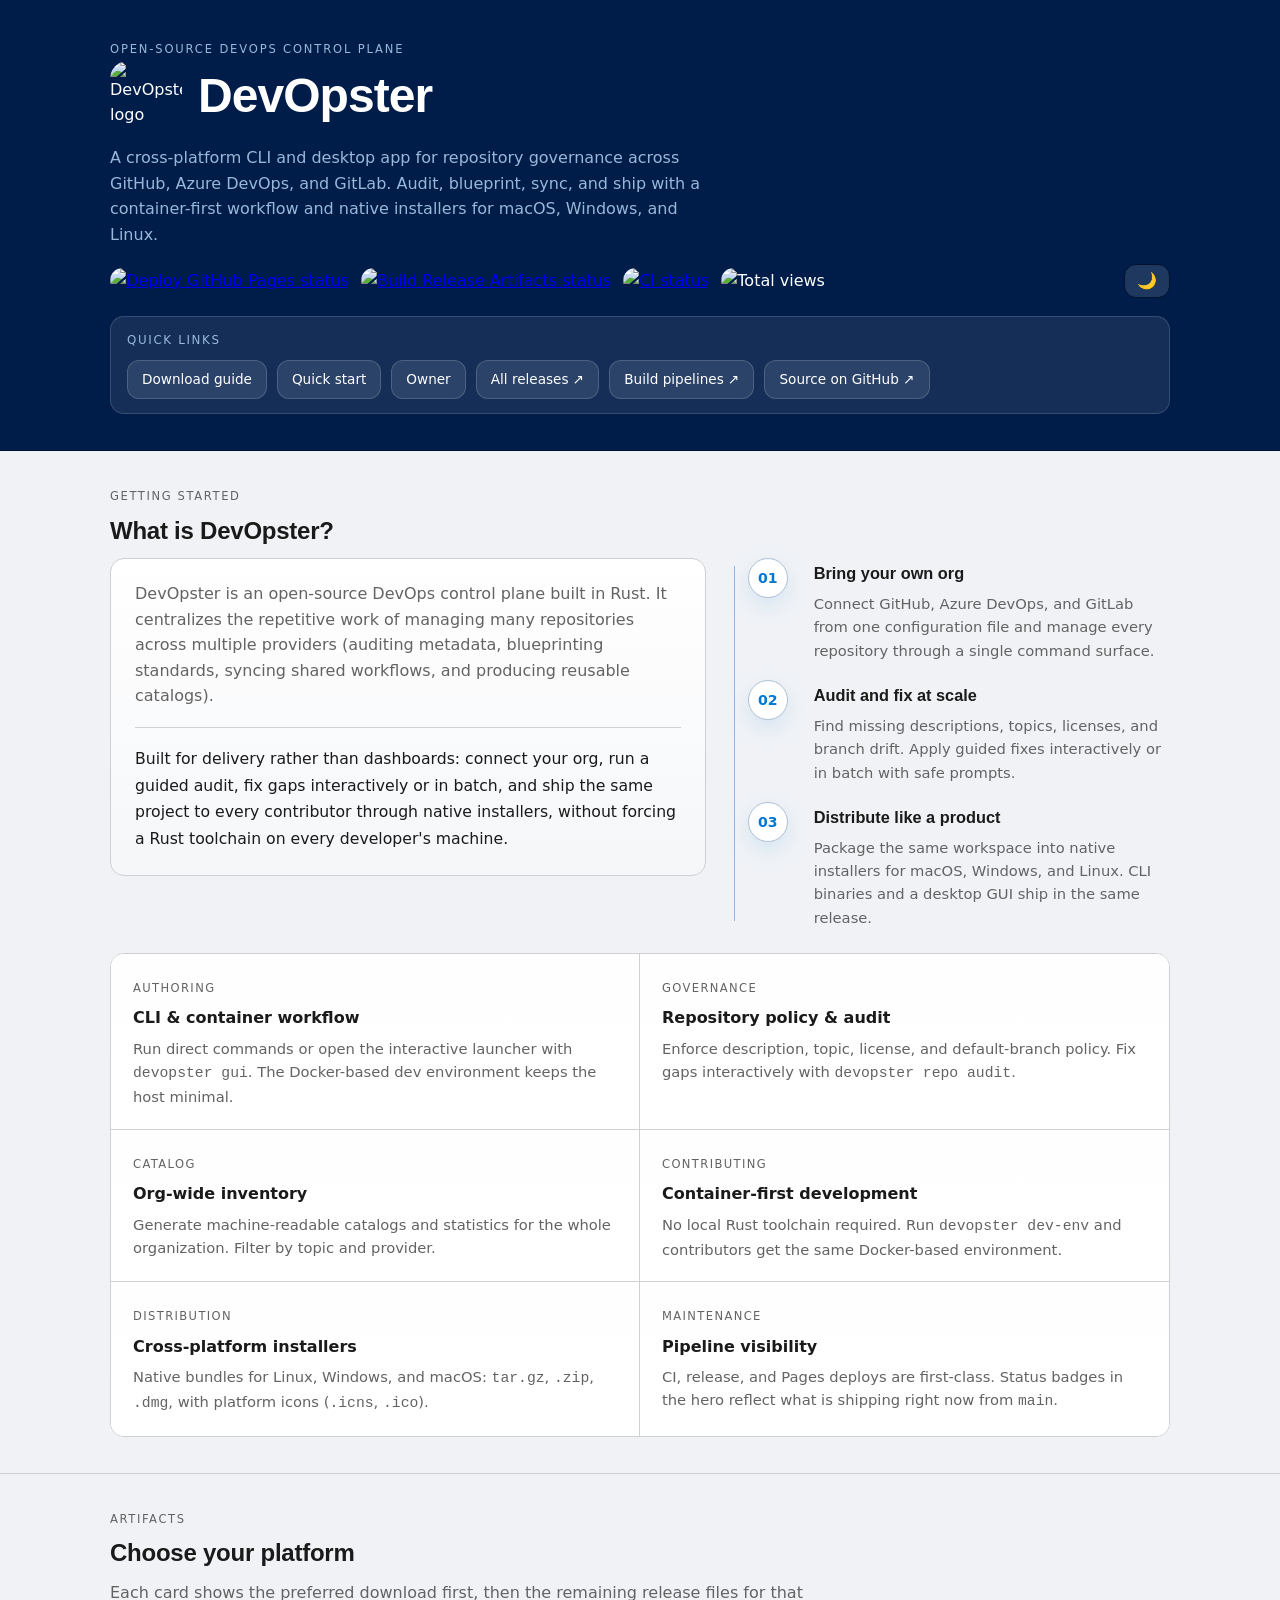
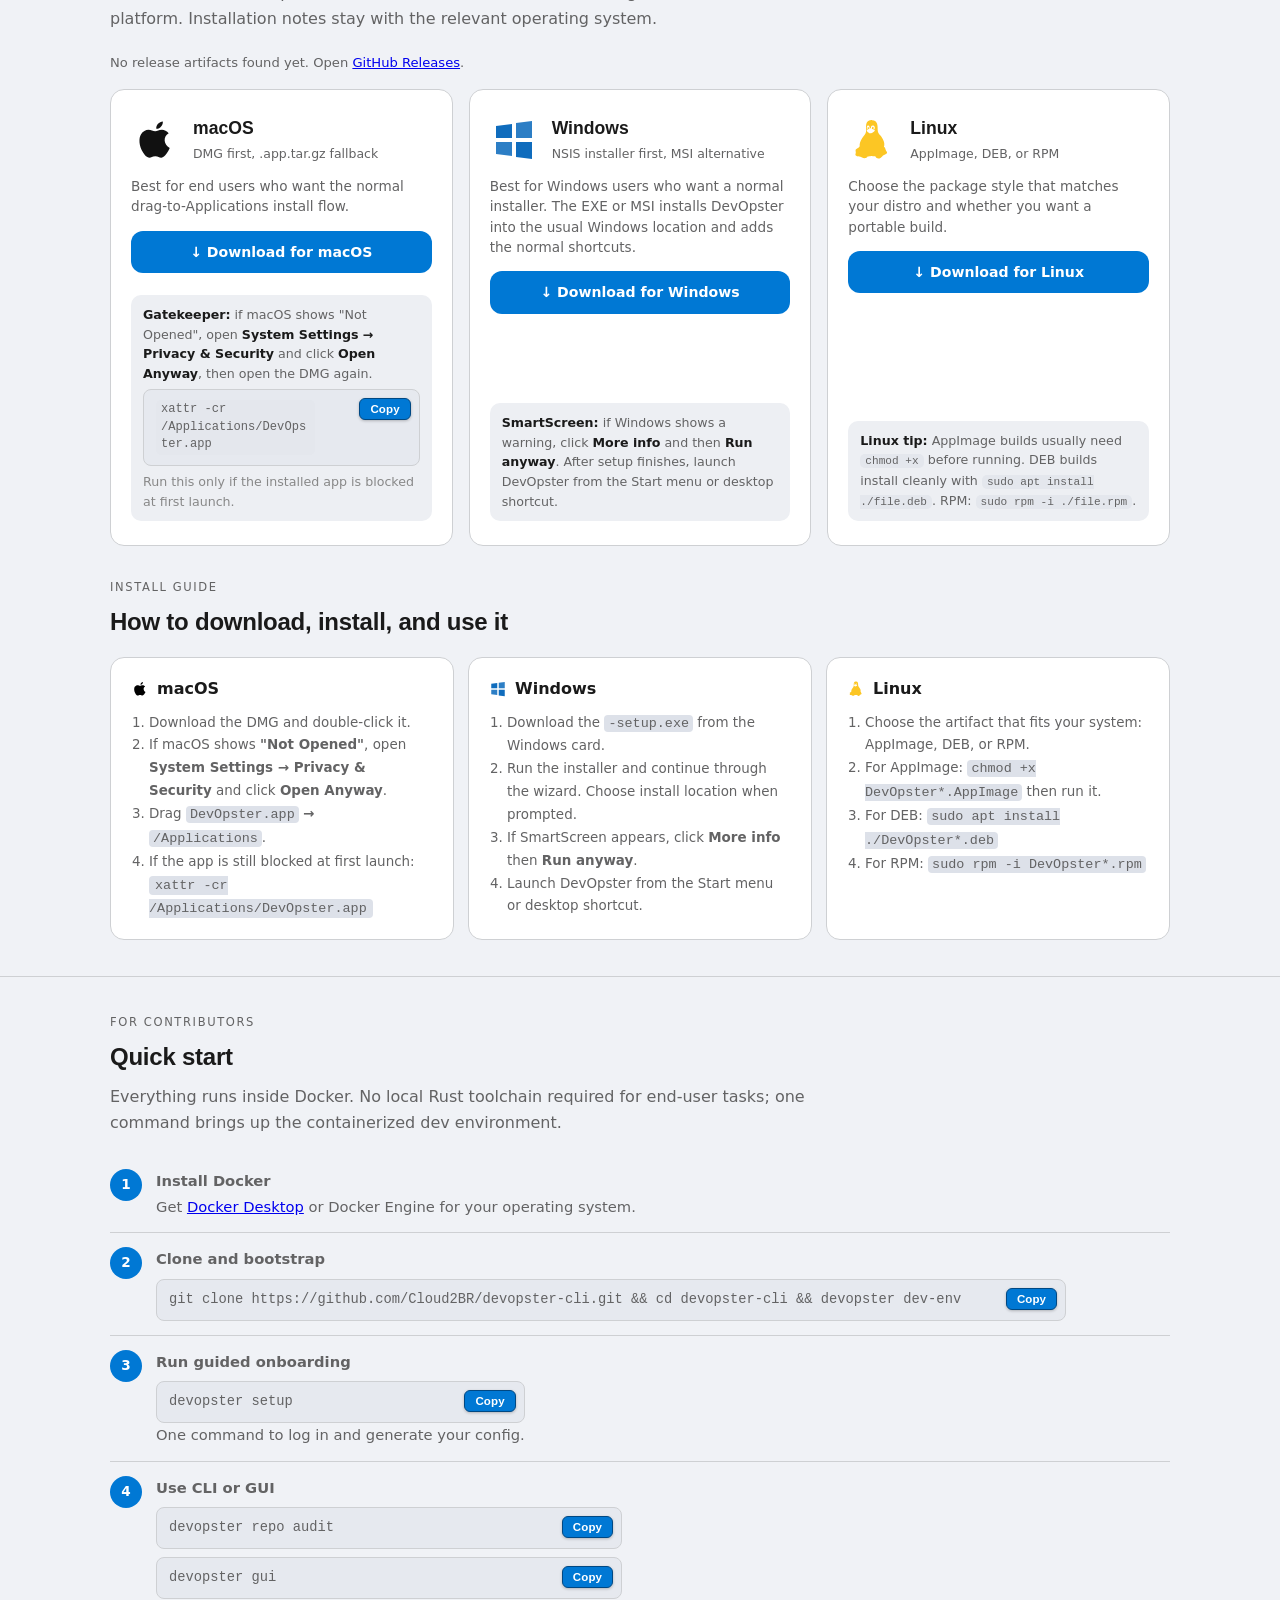
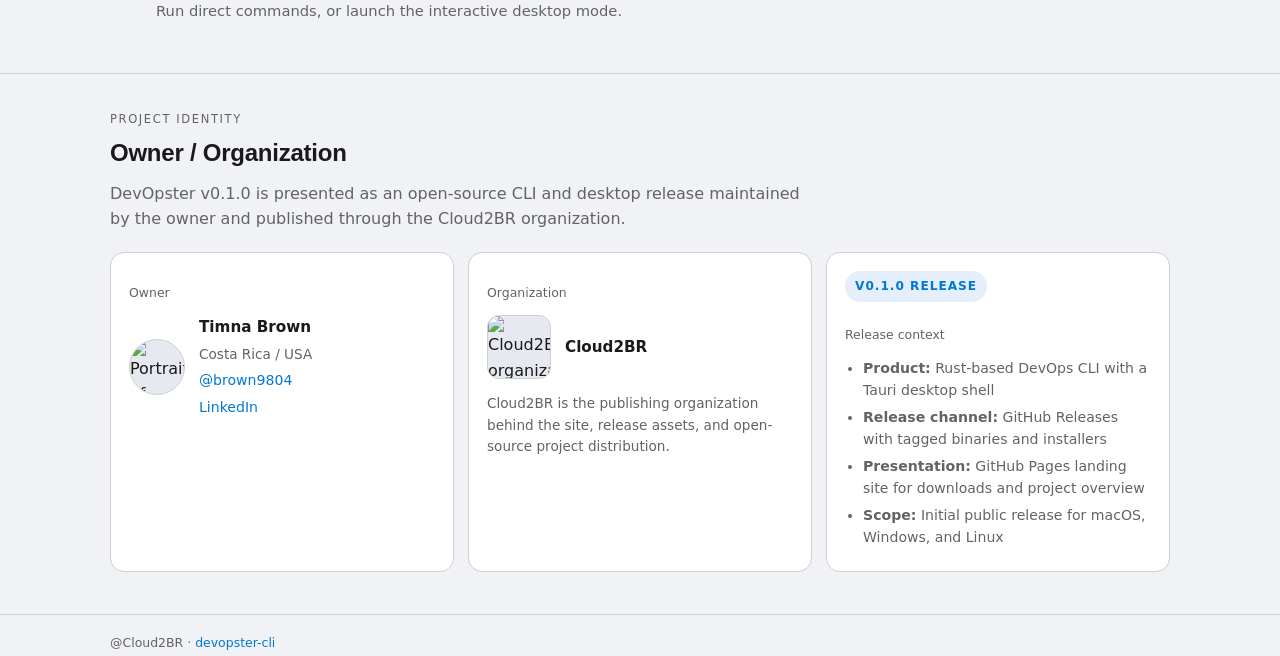
==== commit 4def5304: "docs(macos): align Gatekeeper guidance with docs-foundry" ====
--- a/docs/index.html
+++ b/docs/index.html
@@ -928,30 +928,9 @@
               <a class="download-label" id="dl-btn-macos" href="https://github.com/Cloud2BR/devopster-cli/releases/latest" target="_blank" rel="noopener noreferrer" aria-label="Download DevOpster for macOS">↓ Download for macOS</a>
               <div class="asset-files" id="assets-macos"></div>
               <div class="platform-tip">
-                <p style="margin:0 0 12px;"><span style="display:inline-block;background:#f59e0b;color:#fff;font-size:11px;font-weight:700;letter-spacing:.04em;padding:2px 7px;border-radius:4px;margin-right:6px;">PREVIEW BUILD</span>Not yet notarized by Apple — macOS will block it. Pick the option that fits your situation:</p>
-
-                <div style="border:1px solid color-mix(in oklab,var(--border) 80%,transparent);border-radius:8px;padding:10px 12px;margin-bottom:8px;background:color-mix(in oklab,var(--card) 55%,var(--surface));">
-                  <strong>Option A — Already saw "Not Opened"? (no Terminal needed)</strong>
-                  <ol style="margin:6px 0 0;padding-left:18px;line-height:1.9;">
-                    <li>Open <strong>System Settings</strong> → <strong>Privacy &amp; Security</strong></li>
-                    <li>Scroll to the Security section → click <strong>Open Anyway</strong> next to the blocked file</li>
-                    <li>Enter your Mac password — the DMG opens</li>
-                    <li>Drag <strong>DevOpster.app → Applications</strong> inside the DMG window</li>
-                  </ol>
-                </div>
-
-                <div style="border:1px solid color-mix(in oklab,var(--border) 80%,transparent);border-radius:8px;padding:10px 12px;margin-bottom:12px;background:color-mix(in oklab,var(--card) 55%,var(--surface));">
-                  <strong>Option B — Terminal (prevents the warning before opening)</strong>
-                  <span class="copy-cmd" style="display:flex;align-items:center;gap:8px;margin-top:6px;"><code style="font-size:11px;word-break:break-all;">DMG_PATH="$(ls -t "$HOME"/Downloads/DevOpster*.dmg 2>/dev/null | head -n 1)"; [ -n "$DMG_PATH" ] &amp;&amp; xattr -dr com.apple.quarantine "$DMG_PATH" &amp;&amp; open "$DMG_PATH"</code><button type="button" class="copy-btn" data-copy='DMG_PATH="$(ls -t "$HOME"/Downloads/DevOpster*.dmg 2>/dev/null | head -n 1)"; [ -n "$DMG_PATH" ] && xattr -dr com.apple.quarantine "$DMG_PATH" && open "$DMG_PATH"'>Copy</button></span>
-                  <span style="display:block;margin-top:6px;">Then drag the app into Applications:</span>
-                  <span class="drag-flow" aria-hidden="true" style="margin-top:8px;">
-                    <span class="drag-node"><img src="assets/icons/icon-192.png" alt="" loading="lazy"/><span class="drag-label">DevOpster.app</span></span>
-                    <span class="drag-arrow">→</span>
-                    <span class="drag-node"><span class="drag-folder"></span><span class="drag-label">Applications</span></span>
-                  </span>
-                </div>
-
-                <span style="display:block;font-size:12px;color:var(--fg-muted,#888);"><strong>Optional:</strong> if the app is still blocked at first launch: <code style="background:var(--surface2);padding:2px 6px;border-radius:4px;">xattr -cr /Applications/DevOpster.app</code></span>
+                <strong>Gatekeeper:</strong> if macOS shows "Not Opened", open <strong>System Settings → Privacy &amp; Security</strong> and click <strong>Open Anyway</strong>, then open the DMG again.
+                <span class="copy-cmd" style="display:flex;align-items:center;gap:8px;margin-top:6px;"><code>xattr -cr /Applications/DevOpster.app</code><button type="button" class="copy-btn" data-copy='xattr -cr /Applications/DevOpster.app'>Copy</button></span>
+                <span style="display:block;margin-top:6px;color:var(--fg-muted,#888);">Run this only if the installed app is blocked at first launch.</span>
               </div>
             </article>
 
@@ -1021,9 +1000,8 @@
                 </p>
                 <ol style="margin:0;padding-left:18px;color:var(--muted);font-size:0.84rem;line-height:1.7;">
                   <li>Download the DMG and double-click it.</li>
-                  <li>If macOS shows <strong>"Not Opened"</strong>: open <strong>System Settings → Privacy &amp; Security</strong>, scroll down, and click <strong>Open Anyway</strong> → enter your password.</li>
+                  <li>If macOS shows <strong>"Not Opened"</strong>, open <strong>System Settings → Privacy &amp; Security</strong> and click <strong>Open Anyway</strong>.</li>
                   <li>Drag <code style="background:var(--surface2);padding:1px 4px;border-radius:4px;">DevOpster.app</code> <strong>→</strong> <code style="background:var(--surface2);padding:1px 4px;border-radius:4px;">/Applications</code>.</li>
-                  <li><em>Alternative:</em> instead of step 2, run in Terminal: <code style="background:var(--surface2);padding:2px 6px;border-radius:4px;font-size:10.5px;word-break:break-all;">xattr -dr com.apple.quarantine "$HOME"/Downloads/DevOpster*.dmg</code></li>
                   <li>If the app is still blocked at first launch: <code style="background:var(--surface2);padding:2px 6px;border-radius:4px;">xattr -cr /Applications/DevOpster.app</code></li>
                 </ol>
               </div>
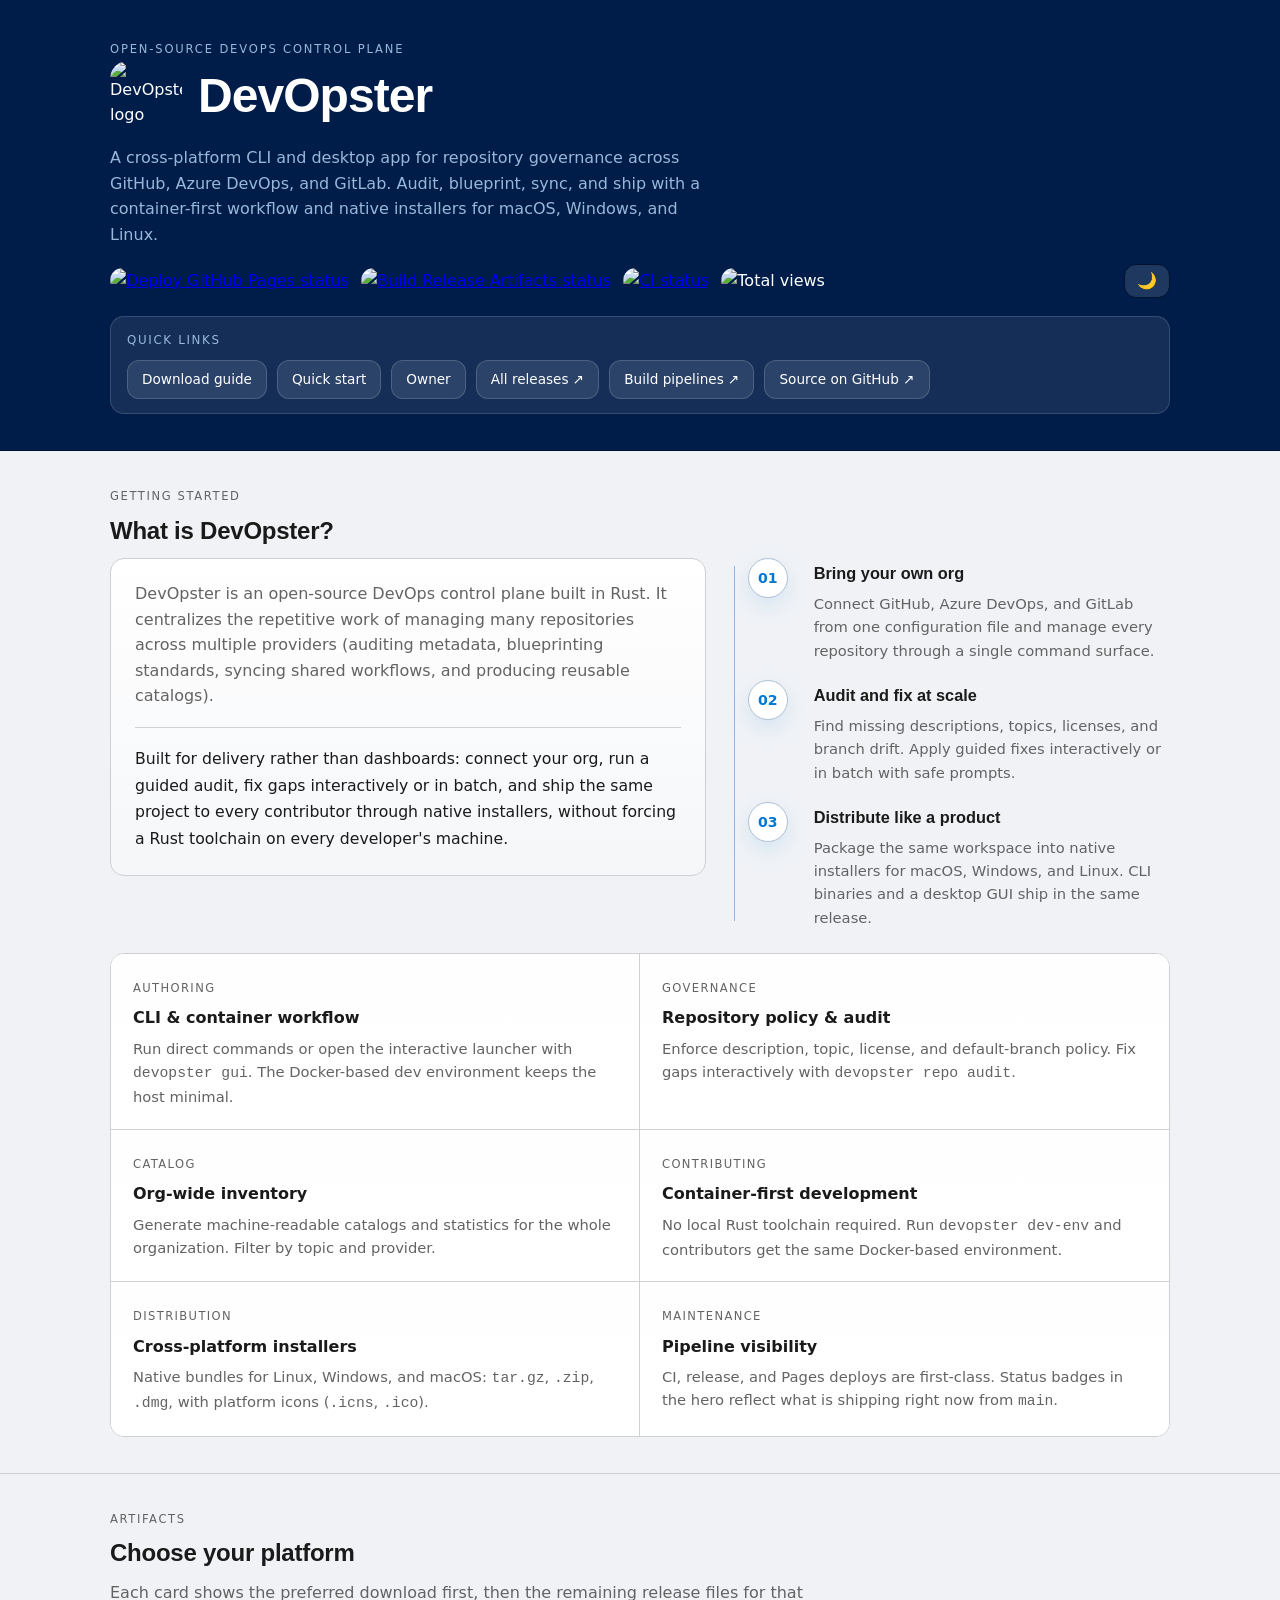
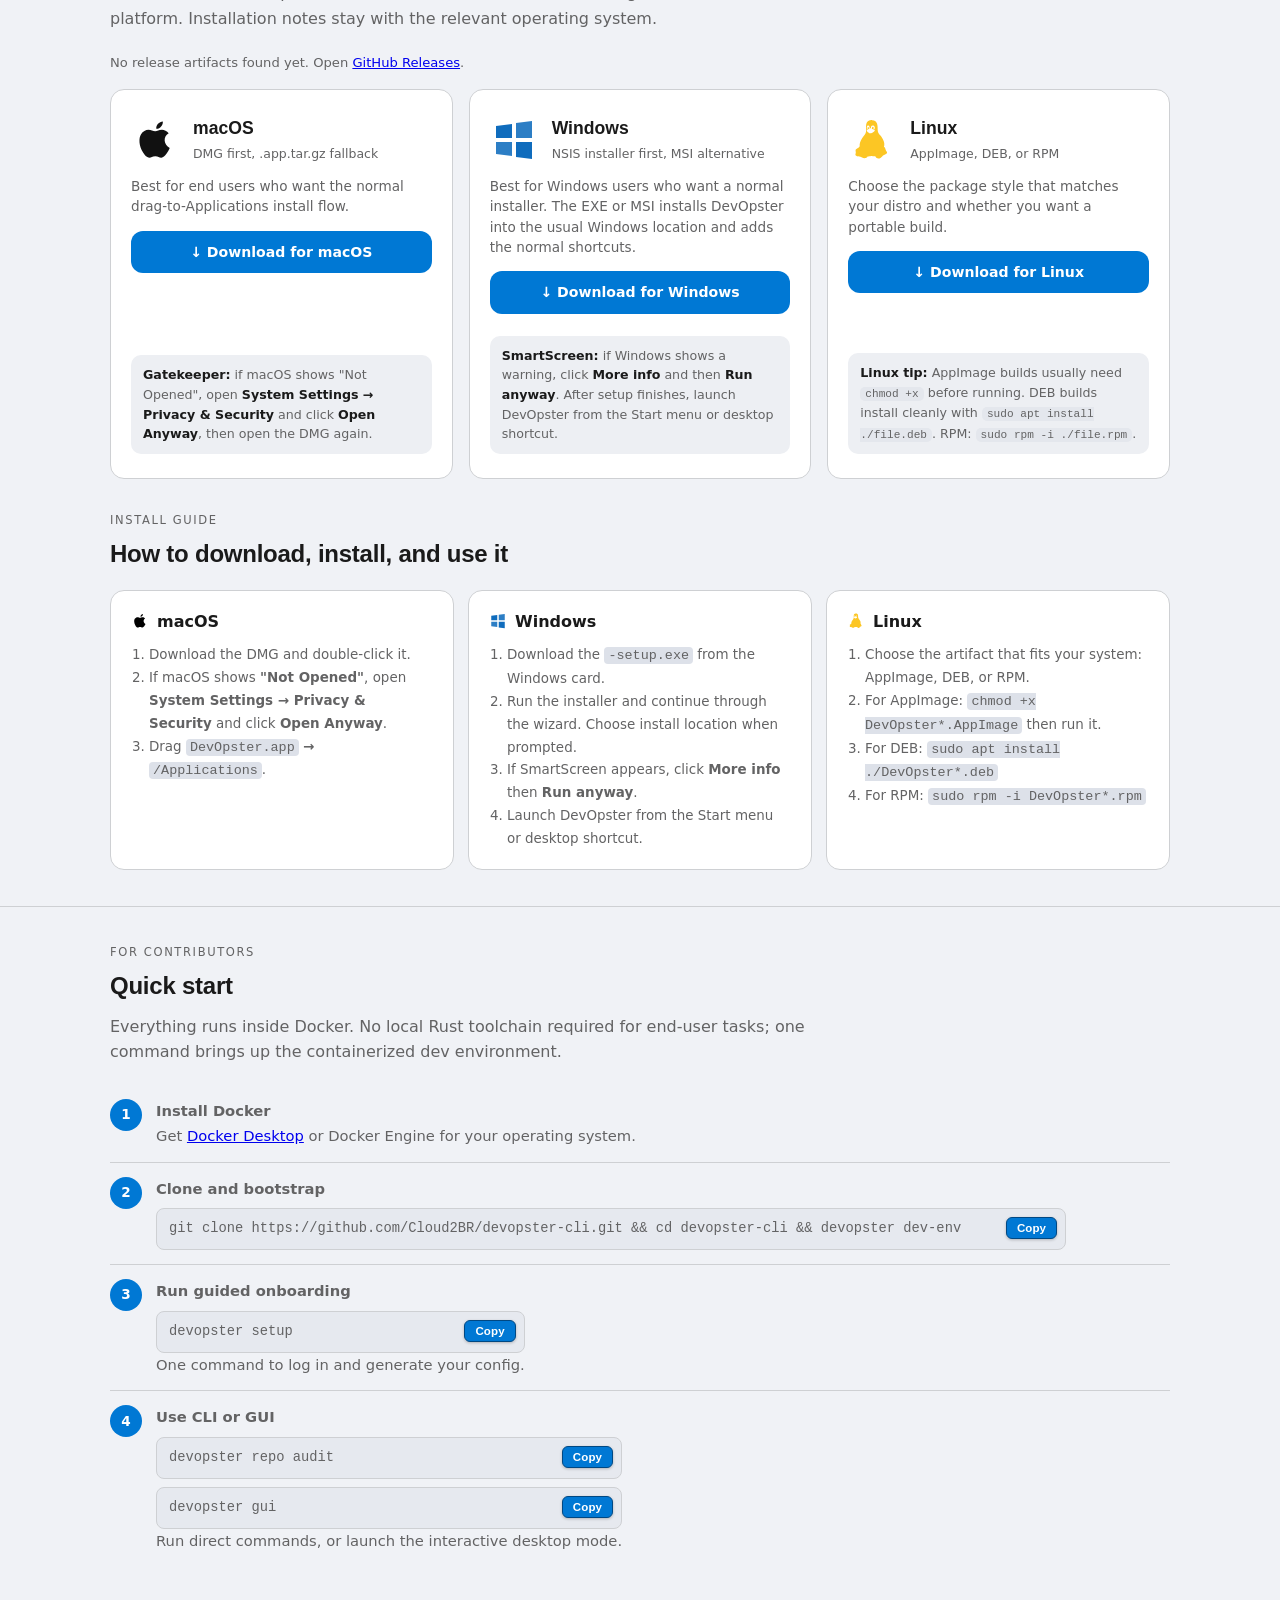
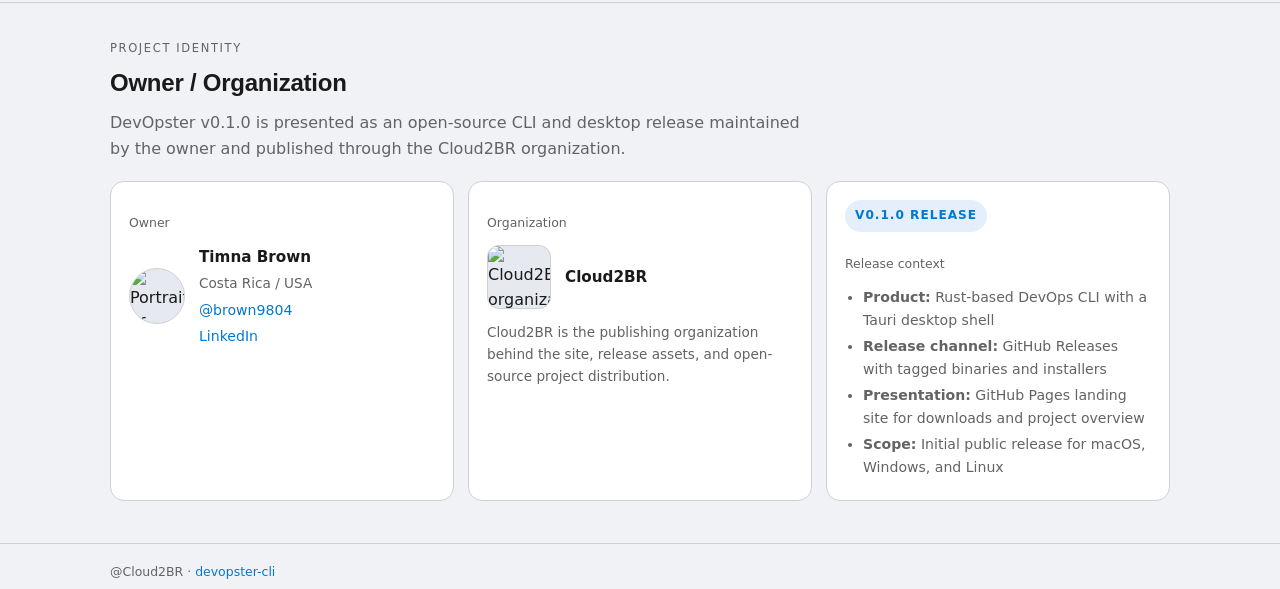
==== commit b30013f9: "docs(macos): remove xattr command from instructions" ====
--- a/docs/index.html
+++ b/docs/index.html
@@ -929,8 +929,6 @@
               <div class="asset-files" id="assets-macos"></div>
               <div class="platform-tip">
                 <strong>Gatekeeper:</strong> if macOS shows "Not Opened", open <strong>System Settings → Privacy &amp; Security</strong> and click <strong>Open Anyway</strong>, then open the DMG again.
-                <span class="copy-cmd" style="display:flex;align-items:center;gap:8px;margin-top:6px;"><code>xattr -cr /Applications/DevOpster.app</code><button type="button" class="copy-btn" data-copy='xattr -cr /Applications/DevOpster.app'>Copy</button></span>
-                <span style="display:block;margin-top:6px;color:var(--fg-muted,#888);">Run this only if the installed app is blocked at first launch.</span>
               </div>
             </article>
 
@@ -1002,7 +1000,6 @@
                   <li>Download the DMG and double-click it.</li>
                   <li>If macOS shows <strong>"Not Opened"</strong>, open <strong>System Settings → Privacy &amp; Security</strong> and click <strong>Open Anyway</strong>.</li>
                   <li>Drag <code style="background:var(--surface2);padding:1px 4px;border-radius:4px;">DevOpster.app</code> <strong>→</strong> <code style="background:var(--surface2);padding:1px 4px;border-radius:4px;">/Applications</code>.</li>
-                  <li>If the app is still blocked at first launch: <code style="background:var(--surface2);padding:2px 6px;border-radius:4px;">xattr -cr /Applications/DevOpster.app</code></li>
                 </ol>
               </div>
               <div style="border:1px solid var(--border);border-radius:var(--radius-lg);background:var(--card);padding:18px 20px;">
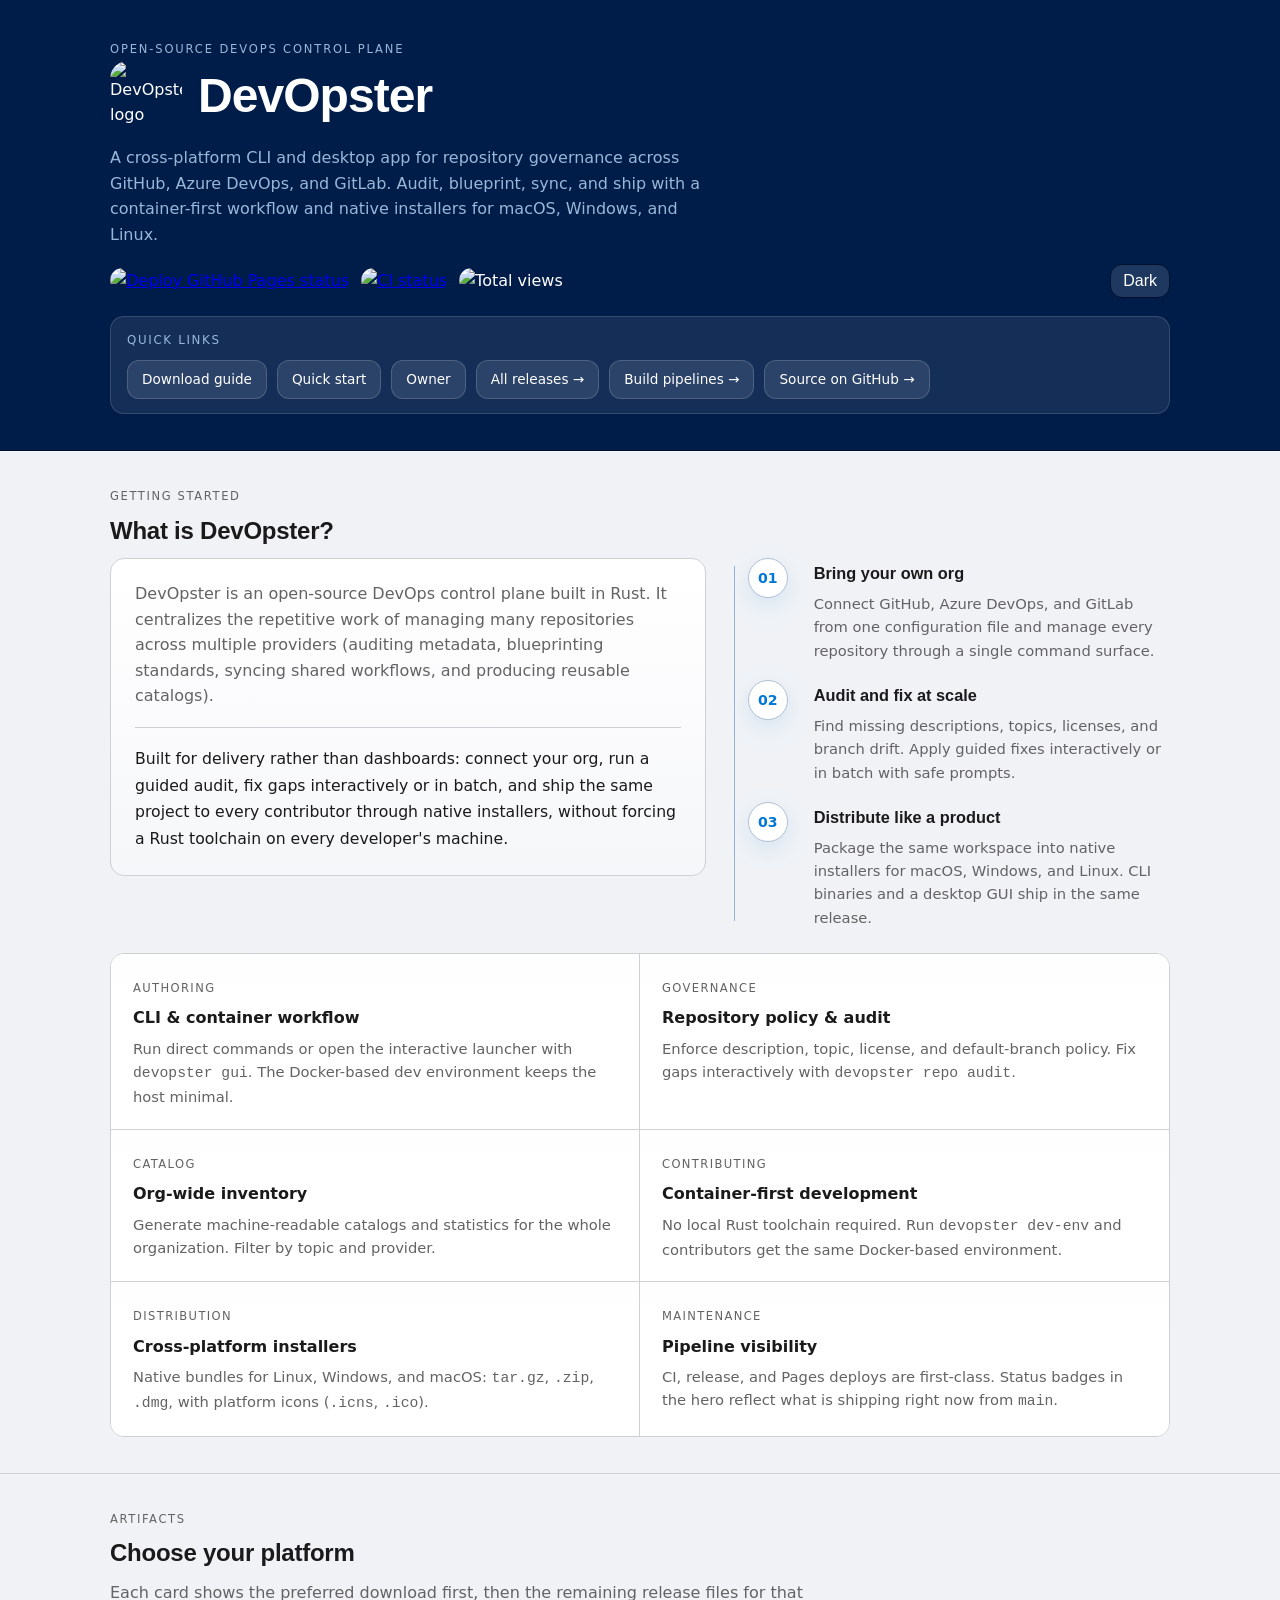
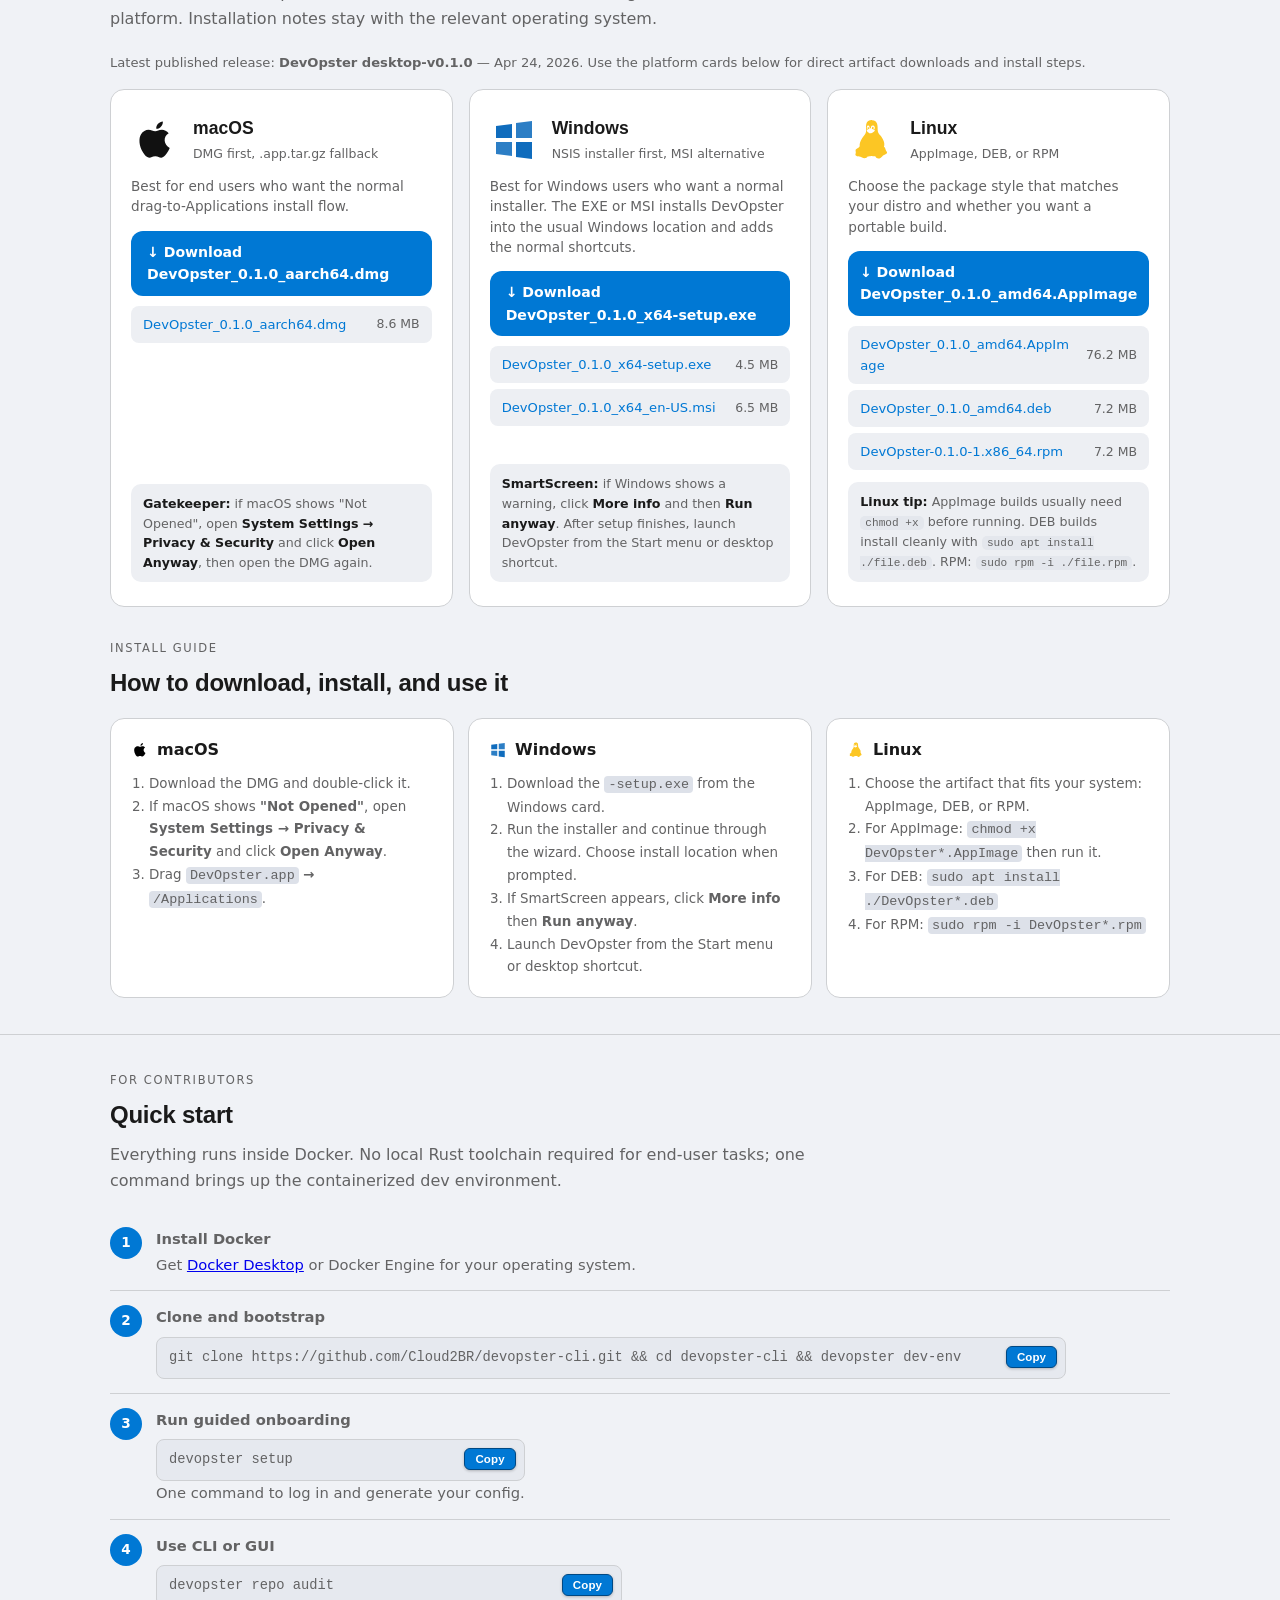
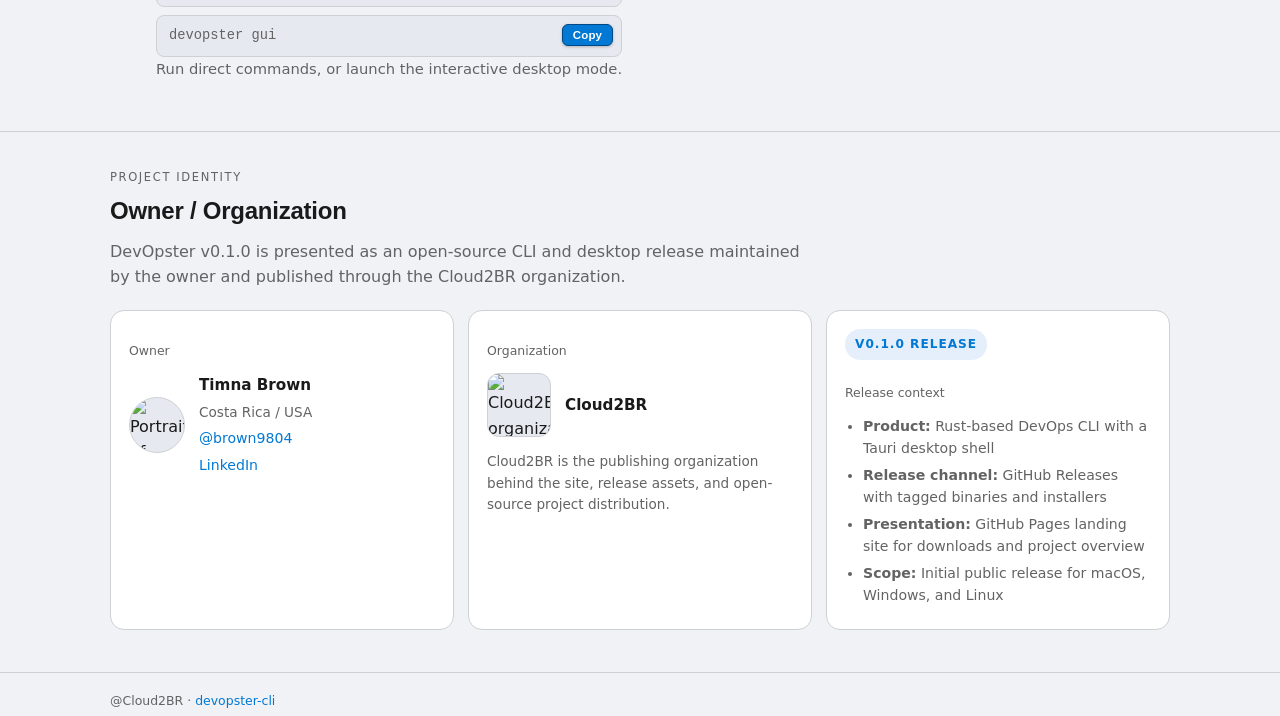
==== commit eb3d6e44: "Refine auth flow and container workflow" ====
--- a/docs/index.html
+++ b/docs/index.html
@@ -630,18 +630,6 @@
         border-radius: 5px;
         font-size: 0.88em;
       }
-      /* legacy .platform-note kept for compat */
-      .platform-note { display: none; }
-      .platform-note .copy-cmd {
-        width: 100%;
-        box-sizing: border-box;
-        overflow: hidden;
-        white-space: normal;
-      }
-      .platform-note .copy-cmd code {
-        white-space: normal;
-      }
-
       /* ── Identity section ── */
       .identity-section {
         padding: 36px 0 42px;
@@ -790,16 +778,13 @@
           <a class="badge-link" href="https://github.com/Cloud2BR/devopster-cli/actions/workflows/deploy-pages.yml" target="_blank" rel="noopener noreferrer">
             <img src="https://github.com/Cloud2BR/devopster-cli/actions/workflows/deploy-pages.yml/badge.svg?branch=main" alt="Deploy GitHub Pages status" loading="lazy" />
           </a>
-          <a class="badge-link" href="https://github.com/Cloud2BR/devopster-cli/actions/workflows/release-artifacts.yml" target="_blank" rel="noopener noreferrer">
-            <img src="https://github.com/Cloud2BR/devopster-cli/actions/workflows/release-artifacts.yml/badge.svg?branch=main" alt="Build Release Artifacts status" loading="lazy" />
-          </a>
           <a class="badge-link" href="https://github.com/Cloud2BR/devopster-cli/actions/workflows/ci.yml" target="_blank" rel="noopener noreferrer">
             <img src="https://github.com/Cloud2BR/devopster-cli/actions/workflows/ci.yml/badge.svg?branch=main" alt="CI status" loading="lazy" />
           </a>
           <!-- START BADGE -->
           <span class="badge-link"><img src="https://img.shields.io/badge/Total%20views-278-limegreen" alt="Total views" loading="lazy" /></span>
           <!-- END BADGE -->
-          <button id="theme-toggle" class="theme-toggle" type="button" aria-label="Toggle dark mode" title="Toggle dark mode">🌙</button>
+          <button id="theme-toggle" class="theme-toggle" type="button" aria-label="Toggle dark mode" title="Toggle dark mode">Mode</button>
         </div>
         <div class="hero-control-panel" aria-label="DevOpster quick links">
           <p class="hero-control-label">Quick links</p>
@@ -807,9 +792,9 @@
             <a class="hero-control-link" href="#download">Download guide</a>
             <a class="hero-control-link" href="#quickstart">Quick start</a>
             <a class="hero-control-link" href="#identity">Owner</a>
-            <a class="hero-control-link" href="https://github.com/Cloud2BR/devopster-cli/releases" target="_blank" rel="noopener noreferrer">All releases ↗</a>
-            <a class="hero-control-link" href="https://github.com/Cloud2BR/devopster-cli/actions" target="_blank" rel="noopener noreferrer">Build pipelines ↗</a>
-            <a class="hero-control-link" href="https://github.com/Cloud2BR/devopster-cli" target="_blank" rel="noopener noreferrer">Source on GitHub ↗</a>
+            <a class="hero-control-link" href="https://github.com/Cloud2BR/devopster-cli/releases" target="_blank" rel="noopener noreferrer">All releases →</a>
+            <a class="hero-control-link" href="https://github.com/Cloud2BR/devopster-cli/actions" target="_blank" rel="noopener noreferrer">Build pipelines →</a>
+            <a class="hero-control-link" href="https://github.com/Cloud2BR/devopster-cli" target="_blank" rel="noopener noreferrer">Source on GitHub →</a>
           </div>
         </div>
       </div>
@@ -925,7 +910,7 @@
                 </div>
               </div>
               <p class="platform-desc">Best for end users who want the normal drag-to-Applications install flow.</p>
-              <a class="download-label" id="dl-btn-macos" href="https://github.com/Cloud2BR/devopster-cli/releases/latest" target="_blank" rel="noopener noreferrer" aria-label="Download DevOpster for macOS">↓ Download for macOS</a>
+              <a class="download-label" id="dl-btn-macos" href="https://github.com/Cloud2BR/devopster-cli/releases/latest" target="_blank" rel="noopener noreferrer" aria-label="Download DevOpster for macOS">Download for macOS</a>
               <div class="asset-files" id="assets-macos"></div>
               <div class="platform-tip">
                 <strong>Gatekeeper:</strong> if macOS shows "Not Opened", open <strong>System Settings → Privacy &amp; Security</strong> and click <strong>Open Anyway</strong>, then open the DMG again.
@@ -950,7 +935,7 @@
                 </div>
               </div>
               <p class="platform-desc">Best for Windows users who want a normal installer. The EXE or MSI installs DevOpster into the usual Windows location and adds the normal shortcuts.</p>
-              <a class="download-label" id="dl-btn-windows" href="https://github.com/Cloud2BR/devopster-cli/releases/latest" target="_blank" rel="noopener noreferrer" aria-label="Download DevOpster for Windows">↓ Download for Windows</a>
+              <a class="download-label" id="dl-btn-windows" href="https://github.com/Cloud2BR/devopster-cli/releases/latest" target="_blank" rel="noopener noreferrer" aria-label="Download DevOpster for Windows">Download for Windows</a>
               <div class="asset-files" id="assets-windows"></div>
               <p class="platform-tip">
                 <strong>SmartScreen:</strong> if Windows shows a warning, click <strong>More info</strong> and then <strong>Run anyway</strong>. After setup finishes, launch DevOpster from the Start menu or desktop shortcut.
@@ -972,7 +957,7 @@
                 </div>
               </div>
               <p class="platform-desc">Choose the package style that matches your distro and whether you want a portable build.</p>
-              <a class="download-label" id="dl-btn-linux" href="https://github.com/Cloud2BR/devopster-cli/releases/latest" target="_blank" rel="noopener noreferrer" aria-label="Download DevOpster for Linux">↓ Download for Linux</a>
+              <a class="download-label" id="dl-btn-linux" href="https://github.com/Cloud2BR/devopster-cli/releases/latest" target="_blank" rel="noopener noreferrer" aria-label="Download DevOpster for Linux">Download for Linux</a>
               <div class="asset-files" id="assets-linux"></div>
               <p class="platform-tip">
                 <strong>Linux tip:</strong> AppImage builds usually need <code>chmod +x</code> before running. DEB builds install cleanly with <code>sudo apt install ./file.deb</code>. RPM: <code>sudo rpm -i ./file.rpm</code>.
@@ -1162,7 +1147,7 @@
         if (!btn) return;
         function apply(theme) {
           document.documentElement.setAttribute('data-theme', theme);
-          btn.textContent = theme === 'dark' ? '☀️' : '🌙';
+          btn.textContent = theme === 'dark' ? 'Light' : 'Dark';
           btn.setAttribute('aria-label', theme === 'dark' ? 'Switch to light mode' : 'Switch to dark mode');
           try { localStorage.setItem('devopsterTheme', theme); } catch (e) {}
         }
@@ -1283,16 +1268,10 @@
           var stableUnified = stable.find(function (x) {
             return /^v/i.test(x.tag_name || '');
           });
-          var stableLegacyDesktop = stable.find(function (x) {
-            return /^desktop-v/i.test(x.tag_name || '');
-          });
           var prereleaseUnified = valid.find(function (x) {
             return x.prerelease && /^v/i.test(x.tag_name || '');
           });
-          var prereleaseLegacyDesktop = valid.find(function (x) {
-            return x.prerelease && /^desktop-v/i.test(x.tag_name || '');
-          });
-          return stableUnified || stableLegacyDesktop || stable[0] || prereleaseUnified || prereleaseLegacyDesktop || valid[0];
+          return stableUnified || stable[0] || prereleaseUnified || valid[0];
         }
 
         // Prefer a local JSON snapshot generated during Pages deploy.
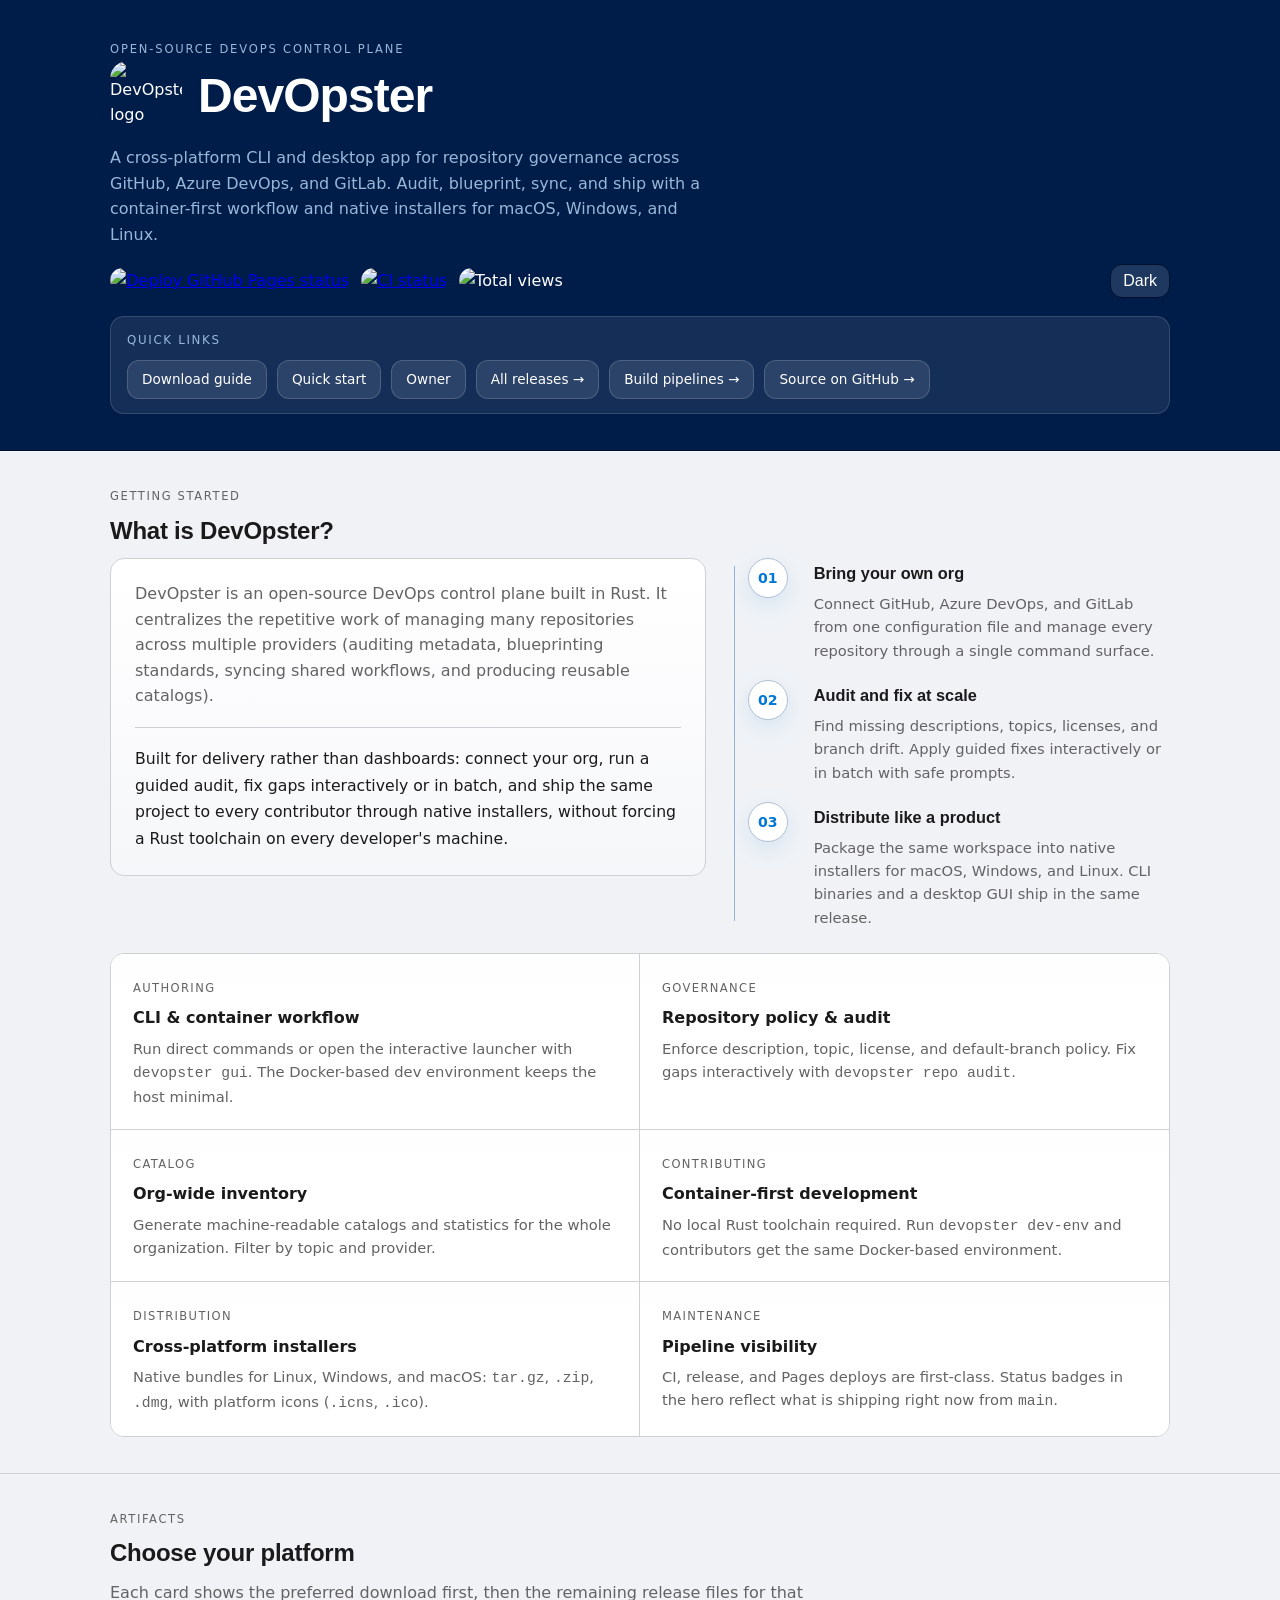
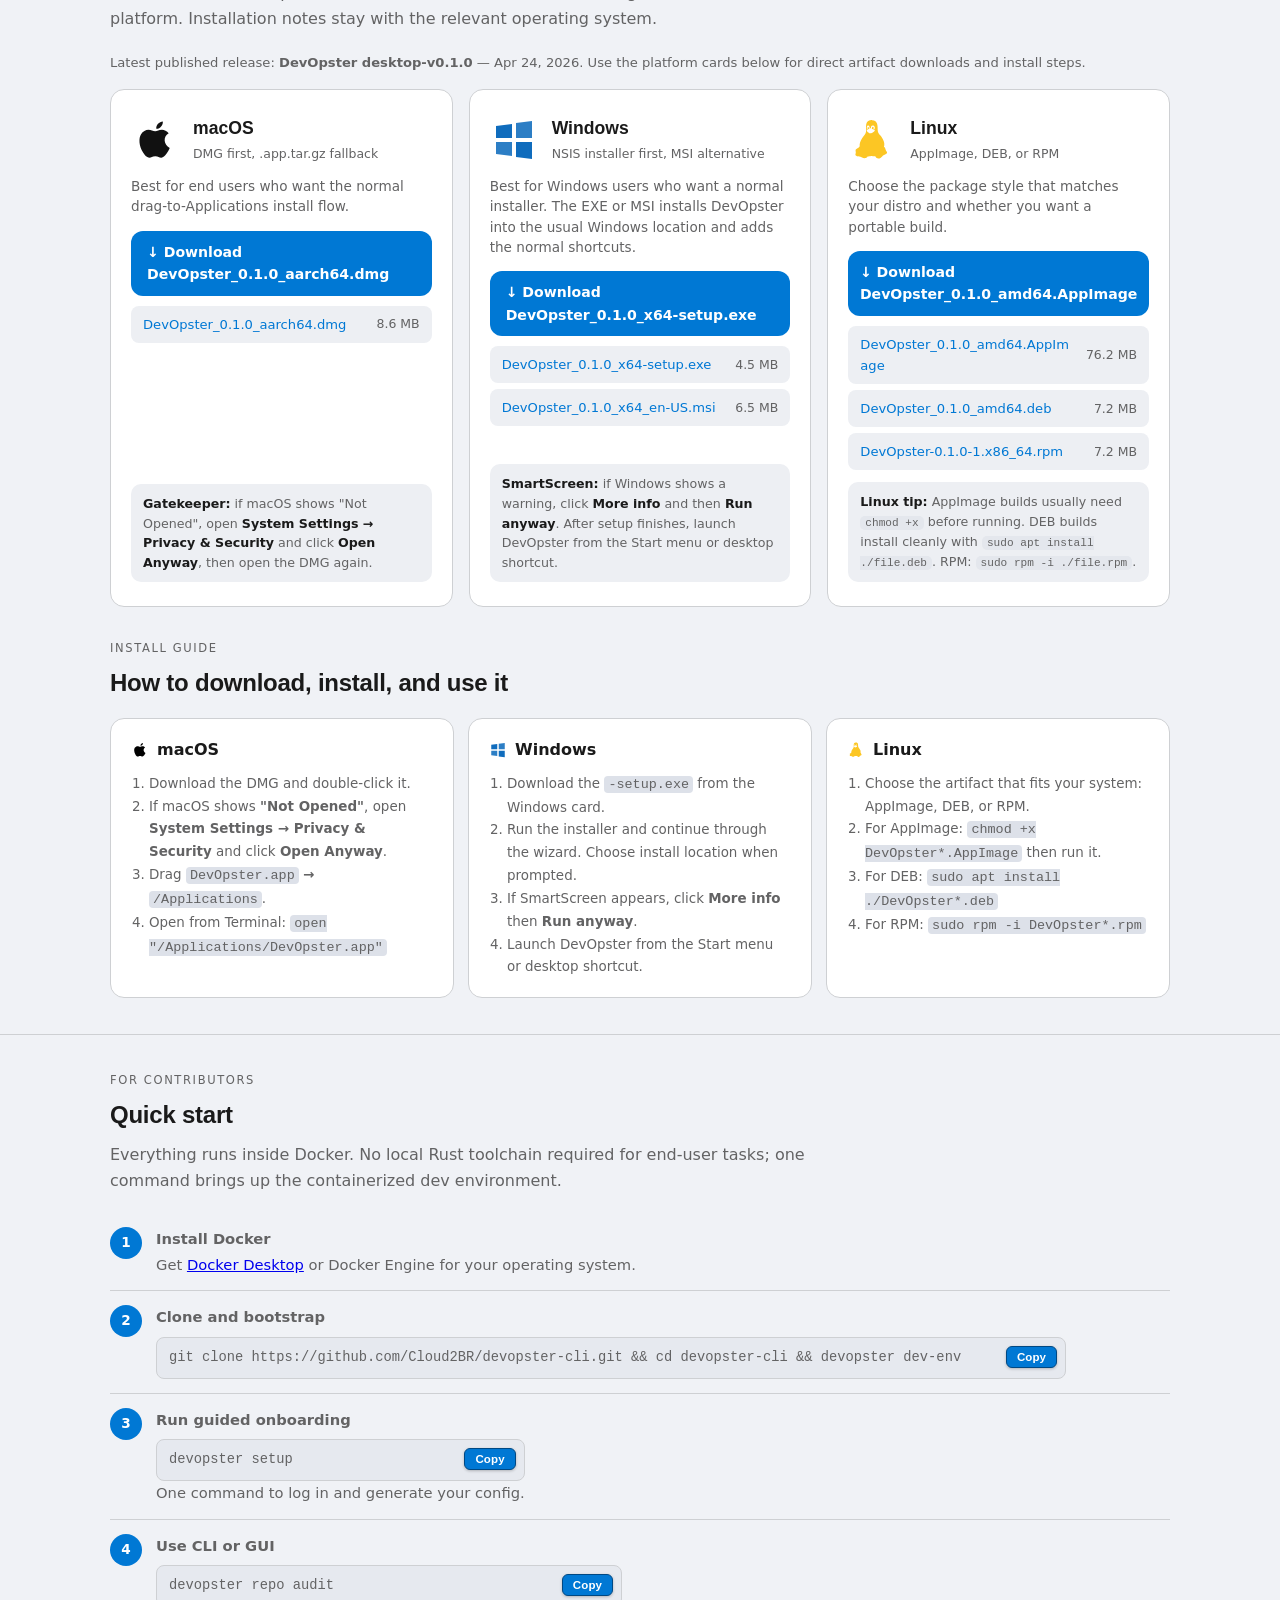
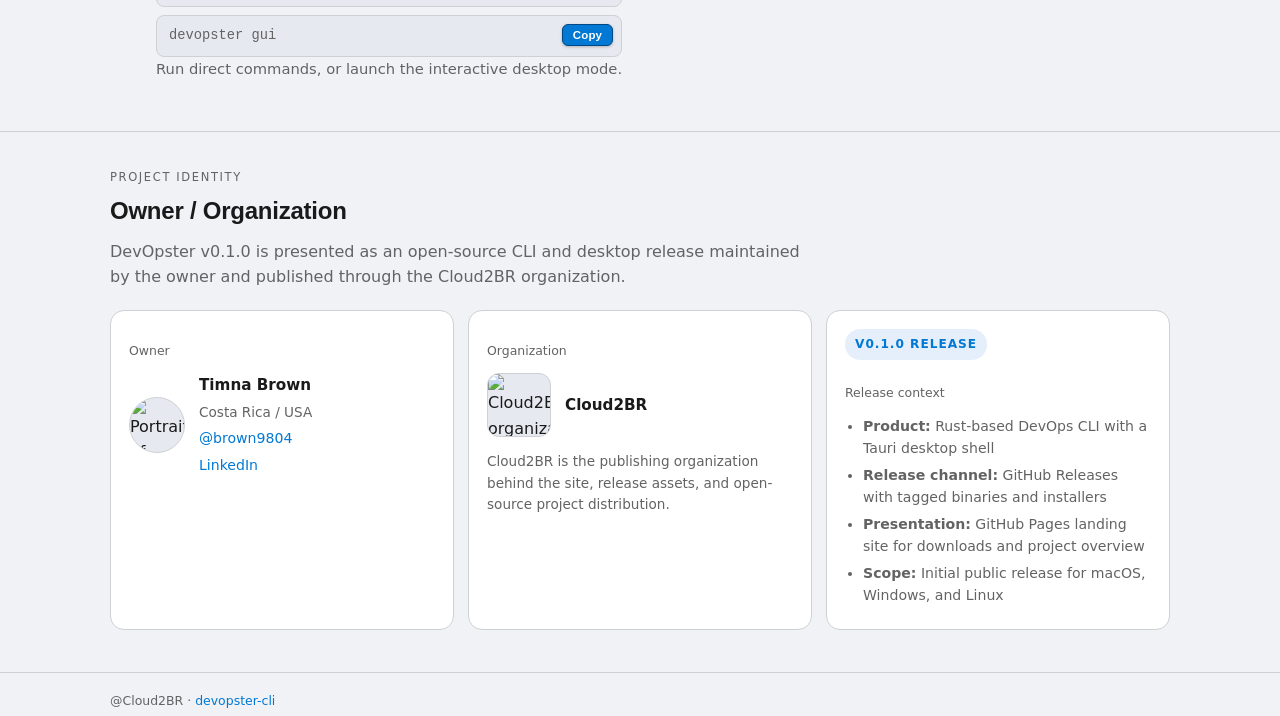
==== commit 4a0227df: "Add macOS launch command to Pages install guide" ====
--- a/docs/index.html
+++ b/docs/index.html
@@ -985,6 +985,7 @@
                   <li>Download the DMG and double-click it.</li>
                   <li>If macOS shows <strong>"Not Opened"</strong>, open <strong>System Settings → Privacy &amp; Security</strong> and click <strong>Open Anyway</strong>.</li>
                   <li>Drag <code style="background:var(--surface2);padding:1px 4px;border-radius:4px;">DevOpster.app</code> <strong>→</strong> <code style="background:var(--surface2);padding:1px 4px;border-radius:4px;">/Applications</code>.</li>
+                  <li>Open from Terminal: <code style="background:var(--surface2);padding:1px 4px;border-radius:4px;">open "/Applications/DevOpster.app"</code></li>
                 </ol>
               </div>
               <div style="border:1px solid var(--border);border-radius:var(--radius-lg);background:var(--card);padding:18px 20px;">
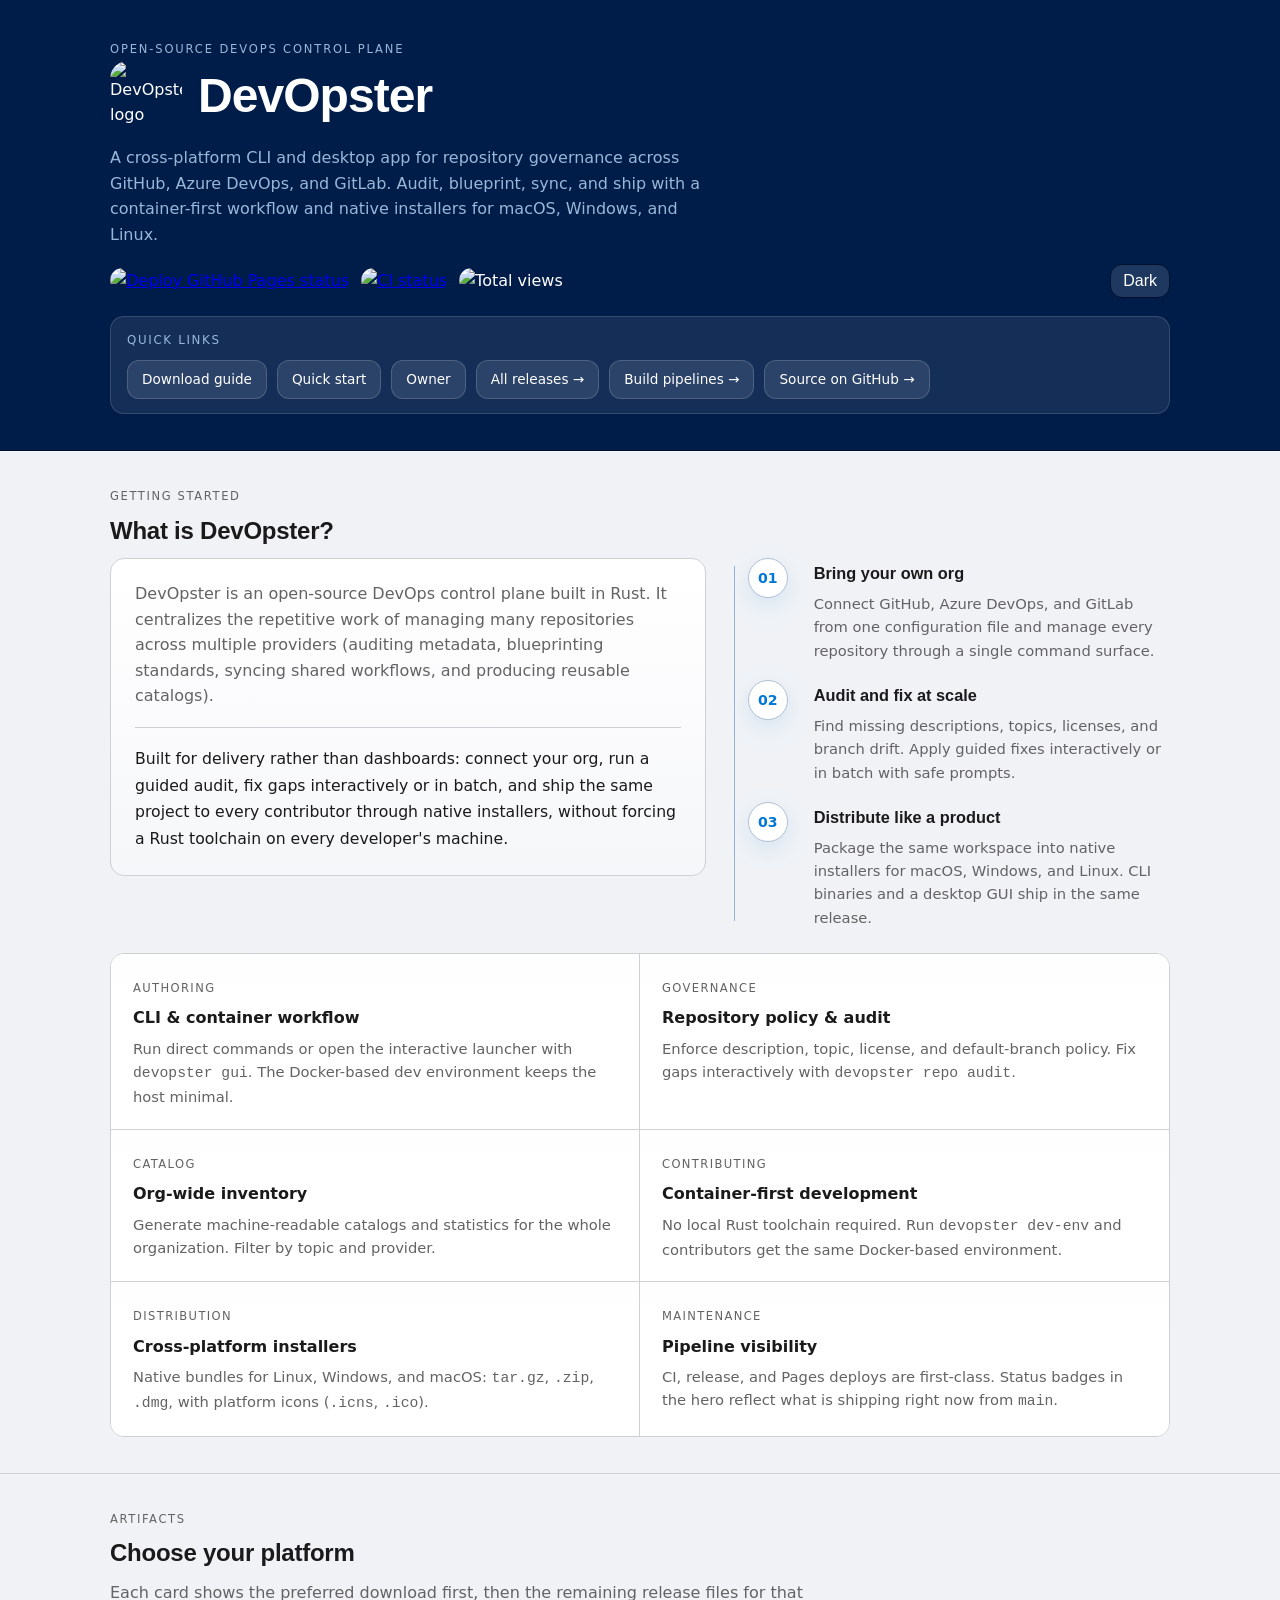
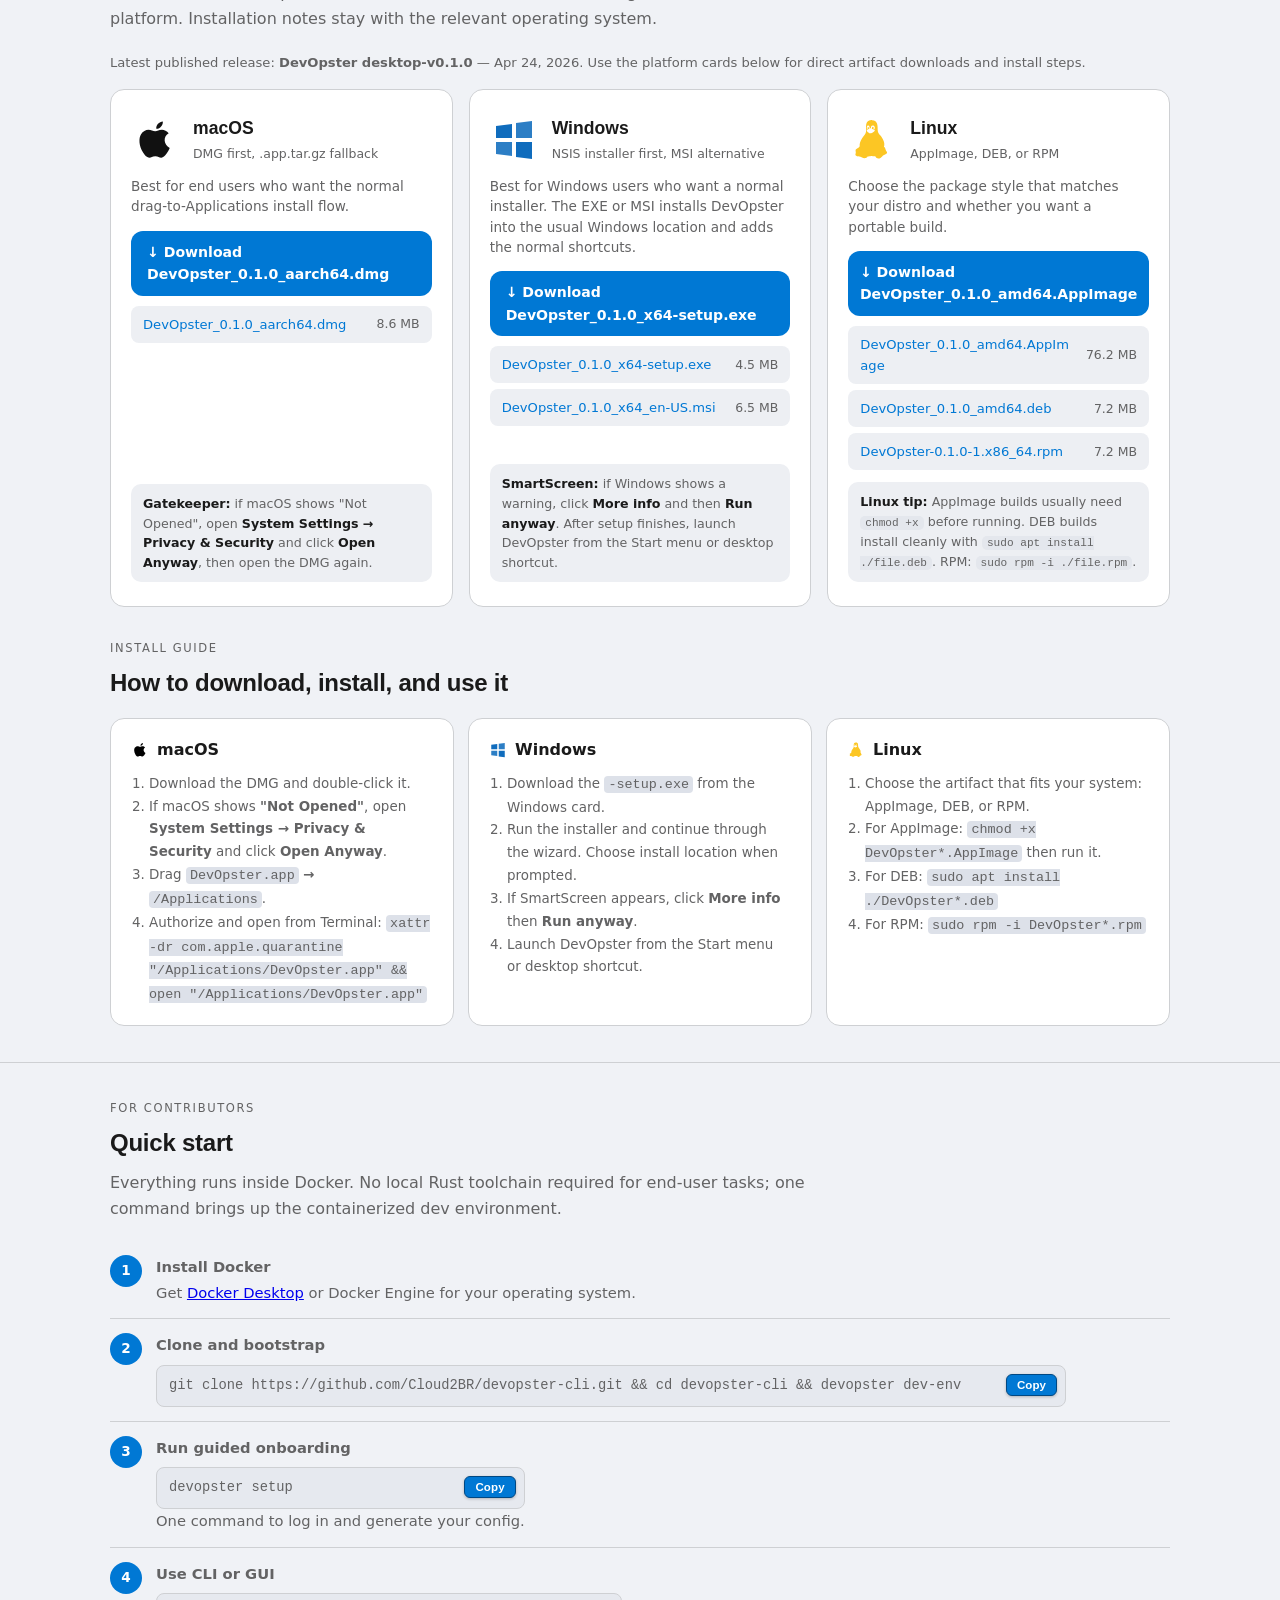
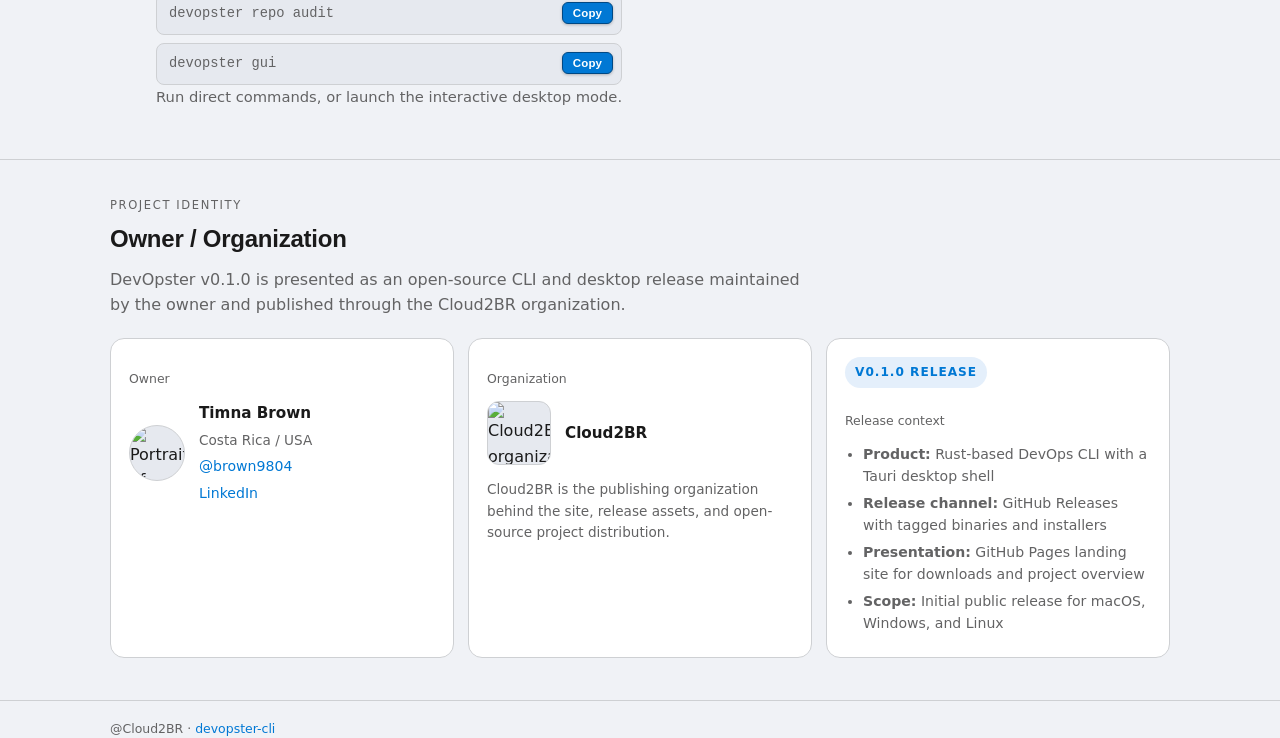
==== commit 3be8979b: "Fix macOS authorize command in Pages install guide" ====
--- a/docs/index.html
+++ b/docs/index.html
@@ -985,7 +985,7 @@
                   <li>Download the DMG and double-click it.</li>
                   <li>If macOS shows <strong>"Not Opened"</strong>, open <strong>System Settings → Privacy &amp; Security</strong> and click <strong>Open Anyway</strong>.</li>
                   <li>Drag <code style="background:var(--surface2);padding:1px 4px;border-radius:4px;">DevOpster.app</code> <strong>→</strong> <code style="background:var(--surface2);padding:1px 4px;border-radius:4px;">/Applications</code>.</li>
-                  <li>Open from Terminal: <code style="background:var(--surface2);padding:1px 4px;border-radius:4px;">open "/Applications/DevOpster.app"</code></li>
+                  <li>Authorize and open from Terminal: <code style="background:var(--surface2);padding:1px 4px;border-radius:4px;">xattr -dr com.apple.quarantine "/Applications/DevOpster.app" &amp;&amp; open "/Applications/DevOpster.app"</code></li>
                 </ol>
               </div>
               <div style="border:1px solid var(--border);border-radius:var(--radius-lg);background:var(--card);padding:18px 20px;">
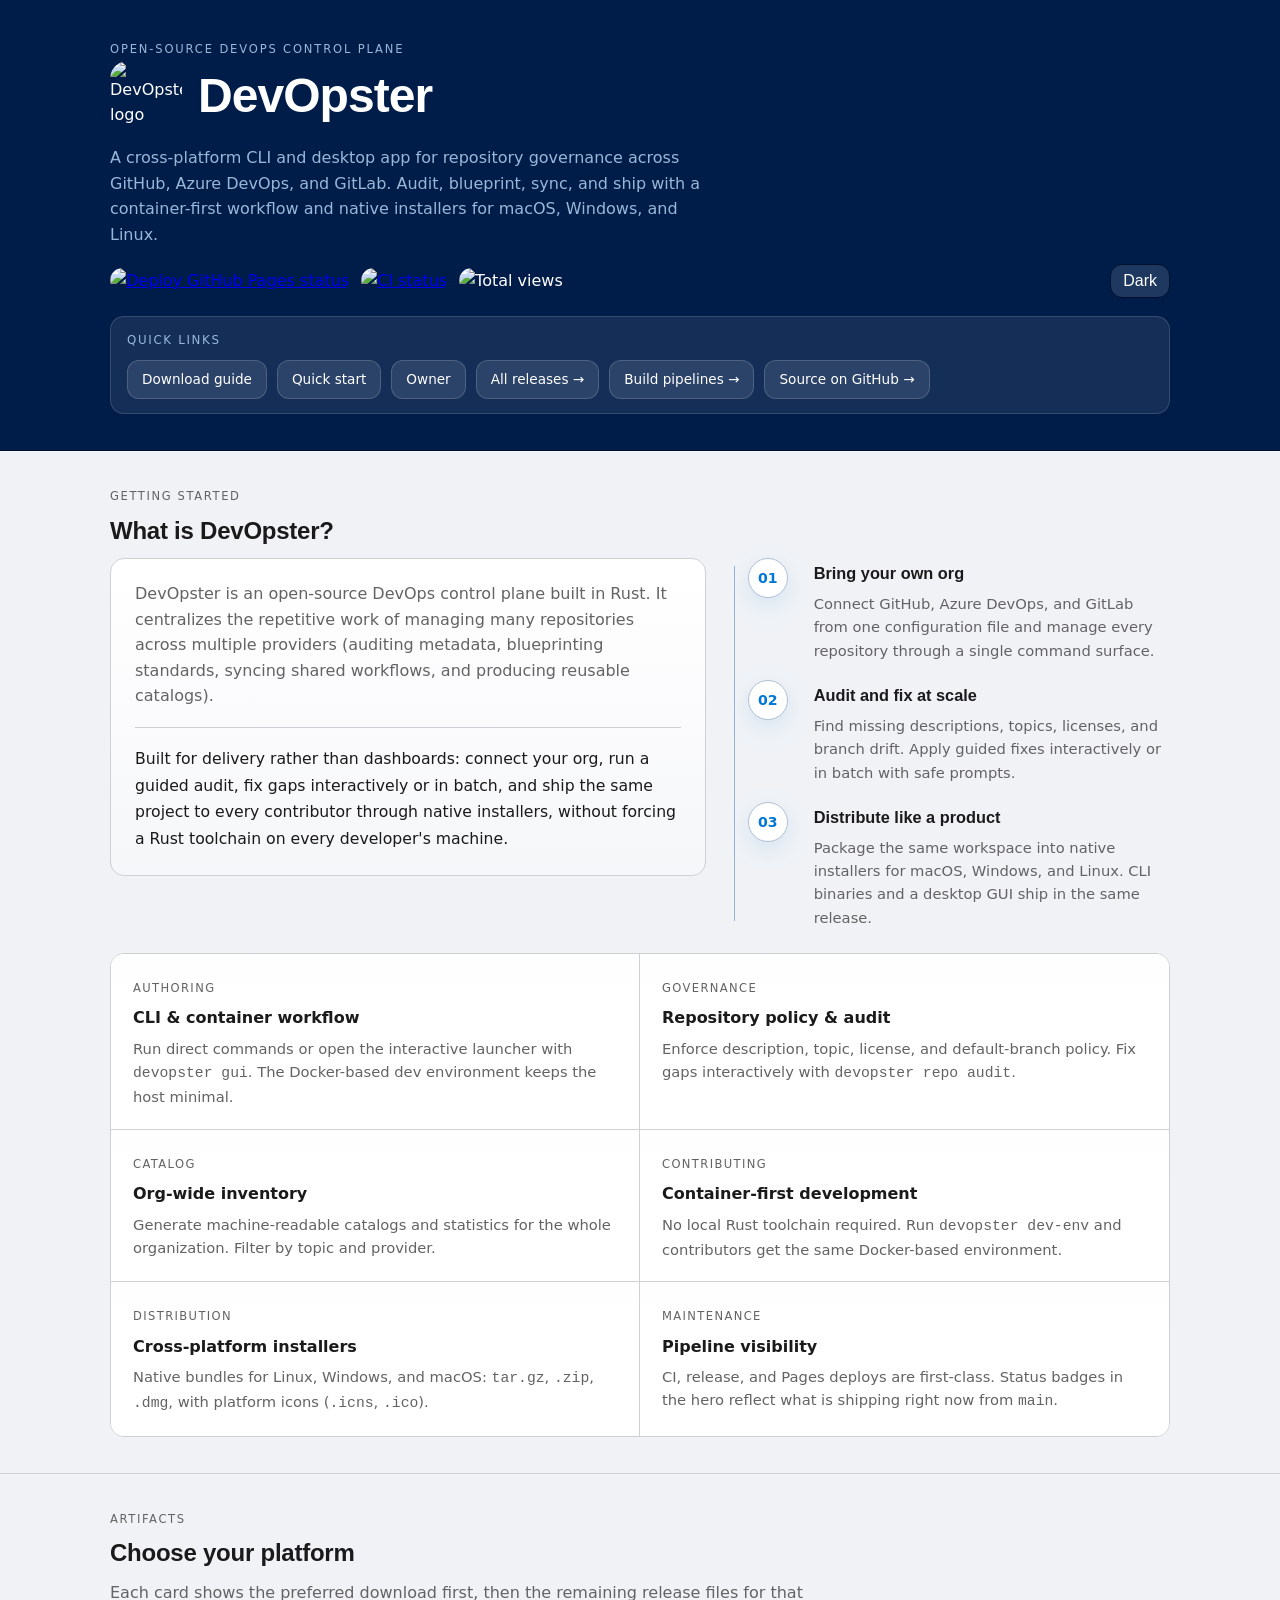
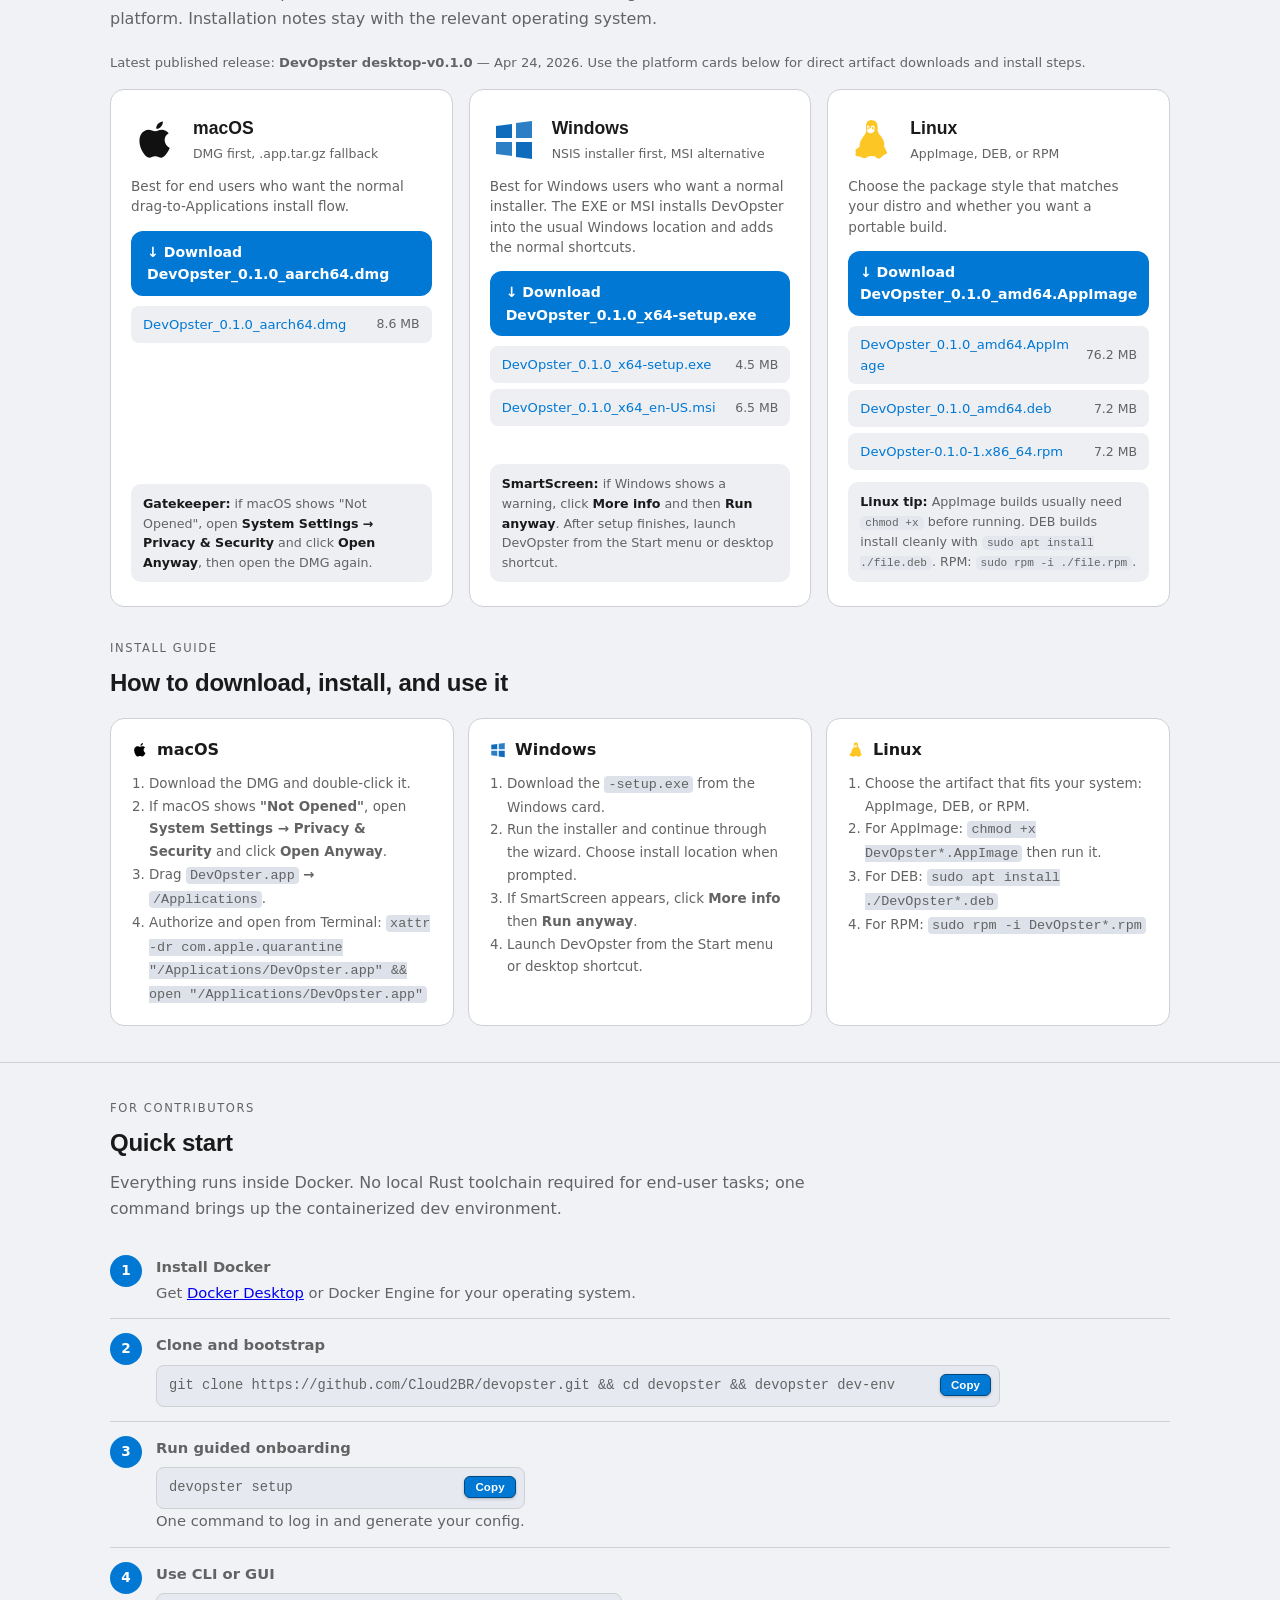
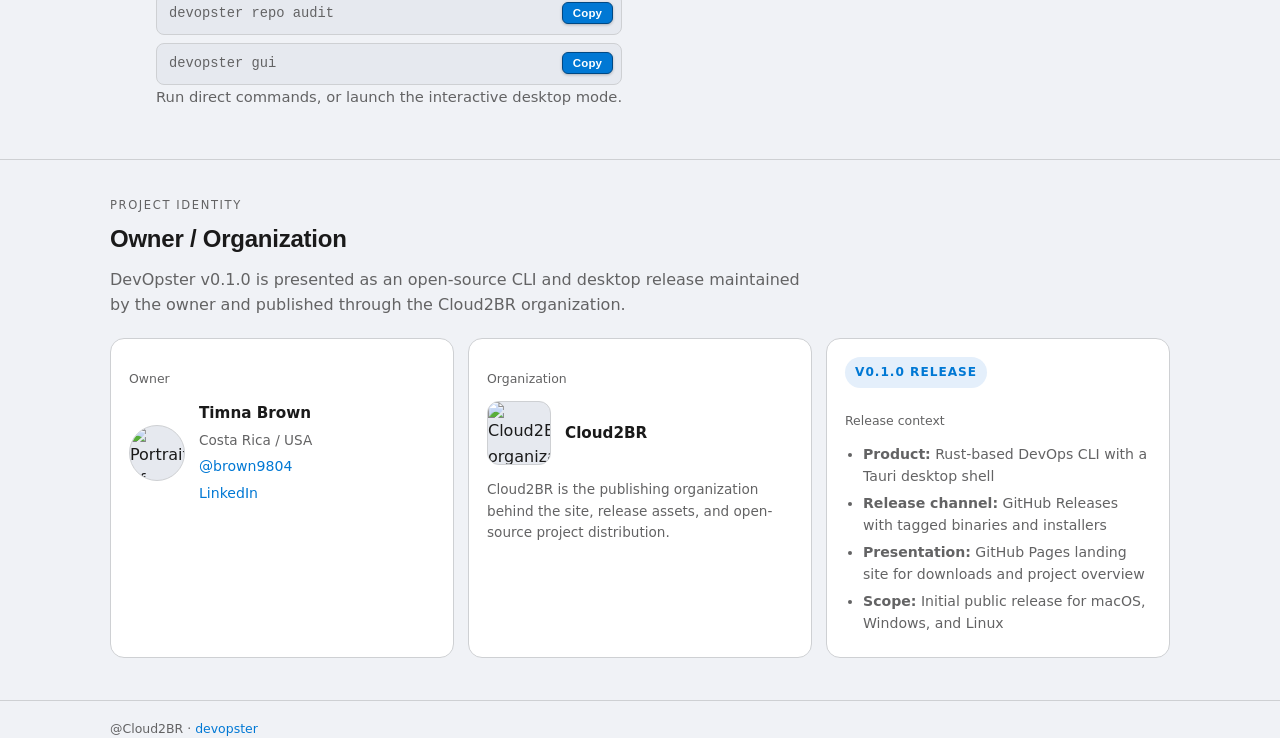
==== commit 8ec1105a: "Rename repository references from devopster-cli to devopster" ====
--- a/docs/index.html
+++ b/docs/index.html
@@ -17,7 +17,7 @@
     <meta name="keywords" content="DevOpster, DevOps, CLI, Rust, Tauri, GitHub, Azure DevOps, GitLab, repository governance, Cloud2BR" />
     <meta name="author" content="Cloud2BR" />
     <meta name="theme-color" content="#001d4a" />
-    <link rel="canonical" href="https://cloud2br.github.io/devopster-cli/" />
+    <link rel="canonical" href="https://cloud2br.github.io/devopster/" />
 
     <!-- Favicons (browser tab, bookmarks, search results) -->
     <link rel="icon" href="assets/icons/favicon.ico" sizes="any" />
@@ -33,8 +33,8 @@
     <meta property="og:site_name" content="DevOpster" />
     <meta property="og:title" content="DevOpster, cross-platform DevOps CLI &amp; desktop app" />
     <meta property="og:description" content="Open-source DevOps control plane for repository governance across GitHub, Azure DevOps, and GitLab. CLI + native desktop app." />
-    <meta property="og:url" content="https://cloud2br.github.io/devopster-cli/" />
-    <meta property="og:image" content="https://cloud2br.github.io/devopster-cli/assets/icons/og-image.png" />
+    <meta property="og:url" content="https://cloud2br.github.io/devopster/" />
+    <meta property="og:image" content="https://cloud2br.github.io/devopster/assets/icons/og-image.png" />
     <meta property="og:image:width" content="1200" />
     <meta property="og:image:height" content="630" />
     <meta property="og:image:alt" content="DevOpster (red lobster mark on deep navy with title and tagline)" />
@@ -43,7 +43,7 @@
     <meta name="twitter:card" content="summary_large_image" />
     <meta name="twitter:title" content="DevOpster, cross-platform DevOps CLI &amp; desktop app" />
     <meta name="twitter:description" content="Open-source DevOps control plane for GitHub, Azure DevOps, and GitLab. CLI + native desktop app." />
-    <meta name="twitter:image" content="https://cloud2br.github.io/devopster-cli/assets/icons/og-image.png" />
+    <meta name="twitter:image" content="https://cloud2br.github.io/devopster/assets/icons/og-image.png" />
 
     <link rel="preconnect" href="https://fonts.googleapis.com" />
     <link rel="preconnect" href="https://fonts.gstatic.com" crossorigin />
@@ -775,14 +775,14 @@
           </div>
         </div>
         <div class="hero-bar">
-          <a class="badge-link" href="https://github.com/Cloud2BR/devopster-cli/actions/workflows/deploy-pages.yml" target="_blank" rel="noopener noreferrer">
-            <img src="https://github.com/Cloud2BR/devopster-cli/actions/workflows/deploy-pages.yml/badge.svg?branch=main" alt="Deploy GitHub Pages status" loading="lazy" />
+          <a class="badge-link" href="https://github.com/Cloud2BR/devopster/actions/workflows/deploy-pages.yml" target="_blank" rel="noopener noreferrer">
+            <img src="https://github.com/Cloud2BR/devopster/actions/workflows/deploy-pages.yml/badge.svg?branch=main" alt="Deploy GitHub Pages status" loading="lazy" />
           </a>
-          <a class="badge-link" href="https://github.com/Cloud2BR/devopster-cli/actions/workflows/ci.yml" target="_blank" rel="noopener noreferrer">
-            <img src="https://github.com/Cloud2BR/devopster-cli/actions/workflows/ci.yml/badge.svg?branch=main" alt="CI status" loading="lazy" />
+          <a class="badge-link" href="https://github.com/Cloud2BR/devopster/actions/workflows/ci.yml" target="_blank" rel="noopener noreferrer">
+            <img src="https://github.com/Cloud2BR/devopster/actions/workflows/ci.yml/badge.svg?branch=main" alt="CI status" loading="lazy" />
           </a>
           <!-- START BADGE -->
-          <span class="badge-link"><img src="https://img.shields.io/badge/Total%20views-278-limegreen" alt="Total views" loading="lazy" /></span>
+          <span class="badge-link"><img src="https://img.shields.io/badge/Total%20views-279-limegreen" alt="Total views" loading="lazy" /></span>
           <!-- END BADGE -->
           <button id="theme-toggle" class="theme-toggle" type="button" aria-label="Toggle dark mode" title="Toggle dark mode">Mode</button>
         </div>
@@ -792,9 +792,9 @@
             <a class="hero-control-link" href="#download">Download guide</a>
             <a class="hero-control-link" href="#quickstart">Quick start</a>
             <a class="hero-control-link" href="#identity">Owner</a>
-            <a class="hero-control-link" href="https://github.com/Cloud2BR/devopster-cli/releases" target="_blank" rel="noopener noreferrer">All releases →</a>
-            <a class="hero-control-link" href="https://github.com/Cloud2BR/devopster-cli/actions" target="_blank" rel="noopener noreferrer">Build pipelines →</a>
-            <a class="hero-control-link" href="https://github.com/Cloud2BR/devopster-cli" target="_blank" rel="noopener noreferrer">Source on GitHub →</a>
+            <a class="hero-control-link" href="https://github.com/Cloud2BR/devopster/releases" target="_blank" rel="noopener noreferrer">All releases →</a>
+            <a class="hero-control-link" href="https://github.com/Cloud2BR/devopster/actions" target="_blank" rel="noopener noreferrer">Build pipelines →</a>
+            <a class="hero-control-link" href="https://github.com/Cloud2BR/devopster" target="_blank" rel="noopener noreferrer">Source on GitHub →</a>
           </div>
         </div>
       </div>
@@ -910,7 +910,7 @@
                 </div>
               </div>
               <p class="platform-desc">Best for end users who want the normal drag-to-Applications install flow.</p>
-              <a class="download-label" id="dl-btn-macos" href="https://github.com/Cloud2BR/devopster-cli/releases/latest" target="_blank" rel="noopener noreferrer" aria-label="Download DevOpster for macOS">Download for macOS</a>
+              <a class="download-label" id="dl-btn-macos" href="https://github.com/Cloud2BR/devopster/releases/latest" target="_blank" rel="noopener noreferrer" aria-label="Download DevOpster for macOS">Download for macOS</a>
               <div class="asset-files" id="assets-macos"></div>
               <div class="platform-tip">
                 <strong>Gatekeeper:</strong> if macOS shows "Not Opened", open <strong>System Settings → Privacy &amp; Security</strong> and click <strong>Open Anyway</strong>, then open the DMG again.
@@ -935,7 +935,7 @@
                 </div>
               </div>
               <p class="platform-desc">Best for Windows users who want a normal installer. The EXE or MSI installs DevOpster into the usual Windows location and adds the normal shortcuts.</p>
-              <a class="download-label" id="dl-btn-windows" href="https://github.com/Cloud2BR/devopster-cli/releases/latest" target="_blank" rel="noopener noreferrer" aria-label="Download DevOpster for Windows">Download for Windows</a>
+              <a class="download-label" id="dl-btn-windows" href="https://github.com/Cloud2BR/devopster/releases/latest" target="_blank" rel="noopener noreferrer" aria-label="Download DevOpster for Windows">Download for Windows</a>
               <div class="asset-files" id="assets-windows"></div>
               <p class="platform-tip">
                 <strong>SmartScreen:</strong> if Windows shows a warning, click <strong>More info</strong> and then <strong>Run anyway</strong>. After setup finishes, launch DevOpster from the Start menu or desktop shortcut.
@@ -957,7 +957,7 @@
                 </div>
               </div>
               <p class="platform-desc">Choose the package style that matches your distro and whether you want a portable build.</p>
-              <a class="download-label" id="dl-btn-linux" href="https://github.com/Cloud2BR/devopster-cli/releases/latest" target="_blank" rel="noopener noreferrer" aria-label="Download DevOpster for Linux">Download for Linux</a>
+              <a class="download-label" id="dl-btn-linux" href="https://github.com/Cloud2BR/devopster/releases/latest" target="_blank" rel="noopener noreferrer" aria-label="Download DevOpster for Linux">Download for Linux</a>
               <div class="asset-files" id="assets-linux"></div>
               <p class="platform-tip">
                 <strong>Linux tip:</strong> AppImage builds usually need <code>chmod +x</code> before running. DEB builds install cleanly with <code>sudo apt install ./file.deb</code>. RPM: <code>sudo rpm -i ./file.rpm</code>.
@@ -1049,7 +1049,7 @@
             <li>
               <div class="step-content">
                 <strong>Clone and bootstrap</strong>
-                <div class="copy-cmd"><code>git clone https://github.com/Cloud2BR/devopster-cli.git &amp;&amp; cd devopster-cli &amp;&amp; devopster dev-env</code><button type="button" class="copy-btn" data-copy="git clone https://github.com/Cloud2BR/devopster-cli.git && cd devopster-cli && devopster dev-env">Copy</button></div>
+                <div class="copy-cmd"><code>git clone https://github.com/Cloud2BR/devopster.git &amp;&amp; cd devopster &amp;&amp; devopster dev-env</code><button type="button" class="copy-btn" data-copy="git clone https://github.com/Cloud2BR/devopster.git && cd devopster && devopster dev-env">Copy</button></div>
               </div>
             </li>
             <li>
@@ -1137,7 +1137,7 @@
     <footer class="footer">
       <div class="container">
         <span class="footer-meta">
-          @Cloud2BR · <a href="https://github.com/Cloud2BR/devopster-cli" target="_blank" rel="noopener noreferrer" style="color:var(--link);text-decoration:none">devopster-cli</a>
+          @Cloud2BR · <a href="https://github.com/Cloud2BR/devopster" target="_blank" rel="noopener noreferrer" style="color:var(--link);text-decoration:none">devopster</a>
         </span>
       </div>
     </footer>
@@ -1284,7 +1284,7 @@
           })
           .catch(function () {
             // Fallback to live API in case snapshot is unavailable.
-            return fetch('https://api.github.com/repos/Cloud2BR/devopster-cli/releases?per_page=20', { cache: 'no-store' })
+            return fetch('https://api.github.com/repos/Cloud2BR/devopster/releases?per_page=20', { cache: 'no-store' })
               .then(function (r) { return r.ok ? r.json() : Promise.reject(new Error('Release API failed')); })
               .then(function (releases) {
                 var rel = selectPreferredRelease(releases);
@@ -1293,7 +1293,7 @@
           })
           .catch(function () {
             if (statusEl) {
-              statusEl.innerHTML = 'No release artifacts found yet. Open <a href="https://github.com/Cloud2BR/devopster-cli/releases" target="_blank" rel="noopener noreferrer">GitHub Releases</a>.';
+              statusEl.innerHTML = 'No release artifacts found yet. Open <a href="https://github.com/Cloud2BR/devopster/releases" target="_blank" rel="noopener noreferrer">GitHub Releases</a>.';
             }
           });
 
